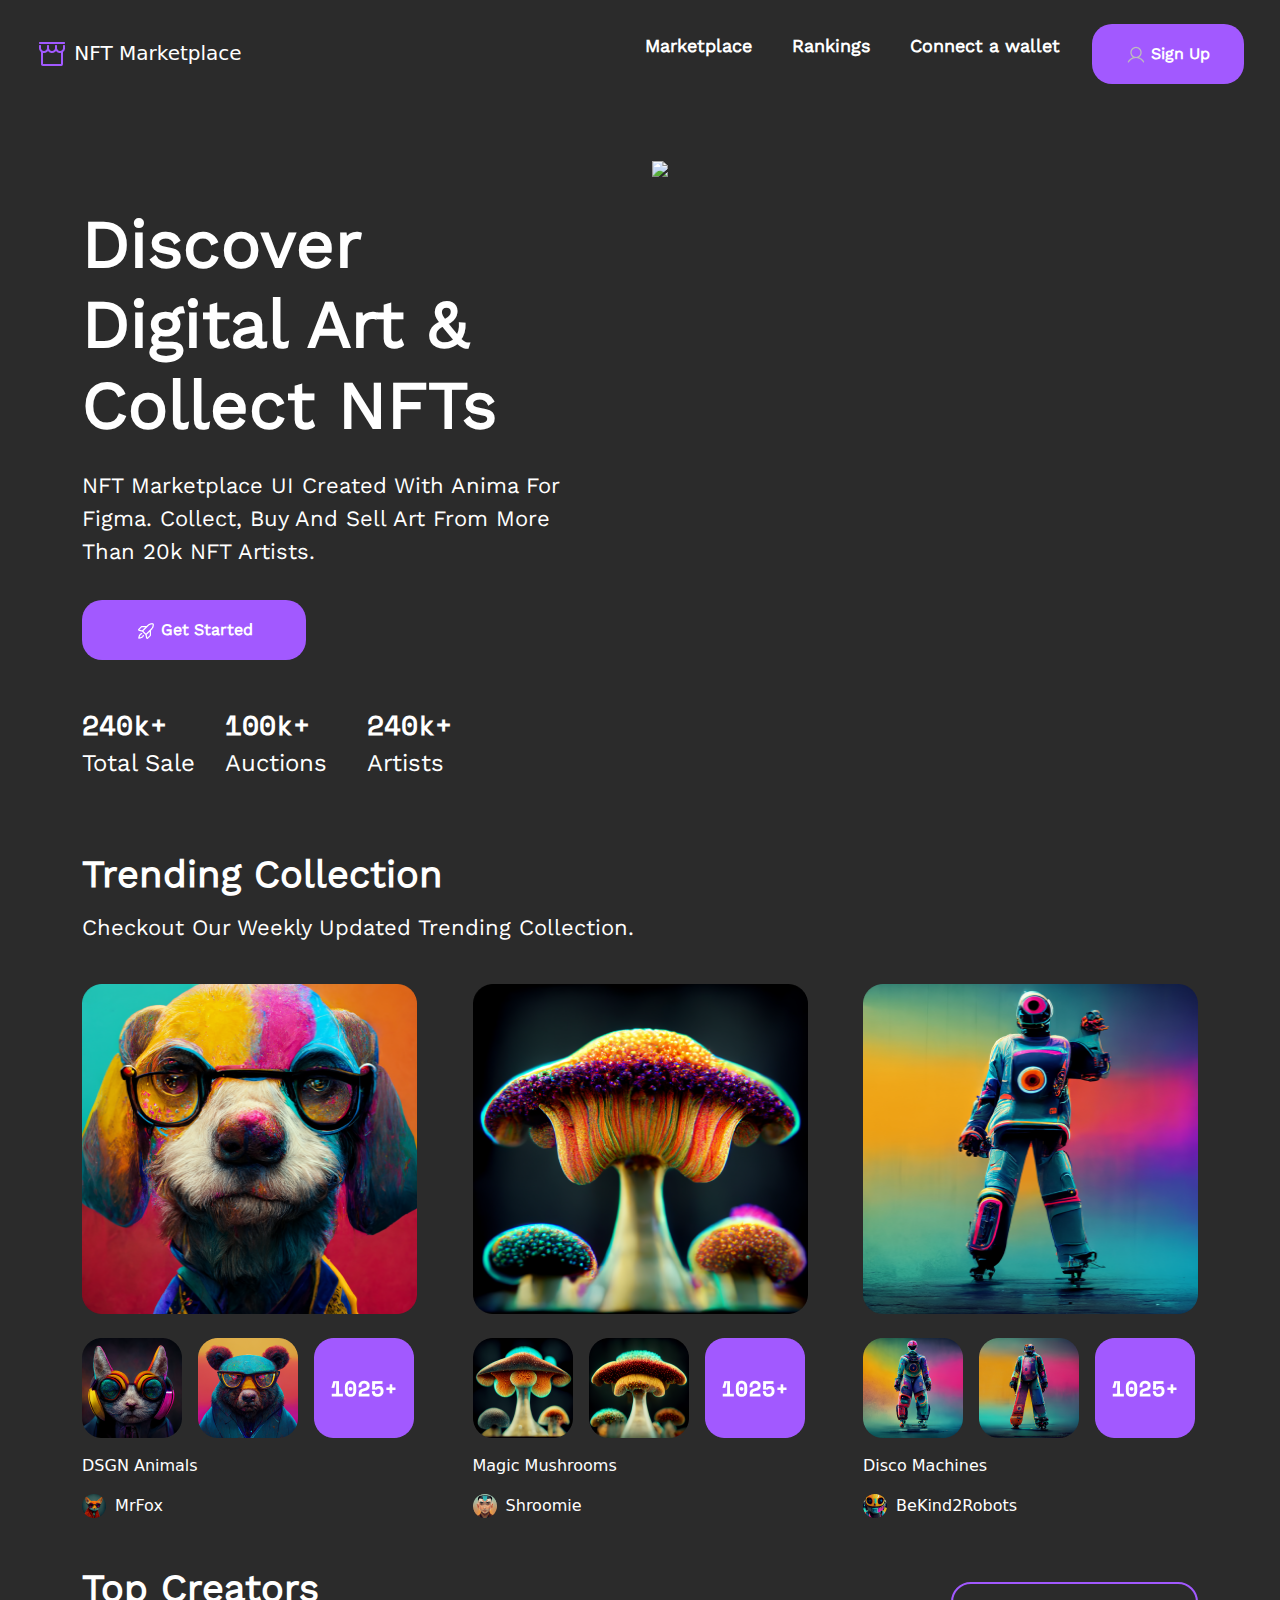
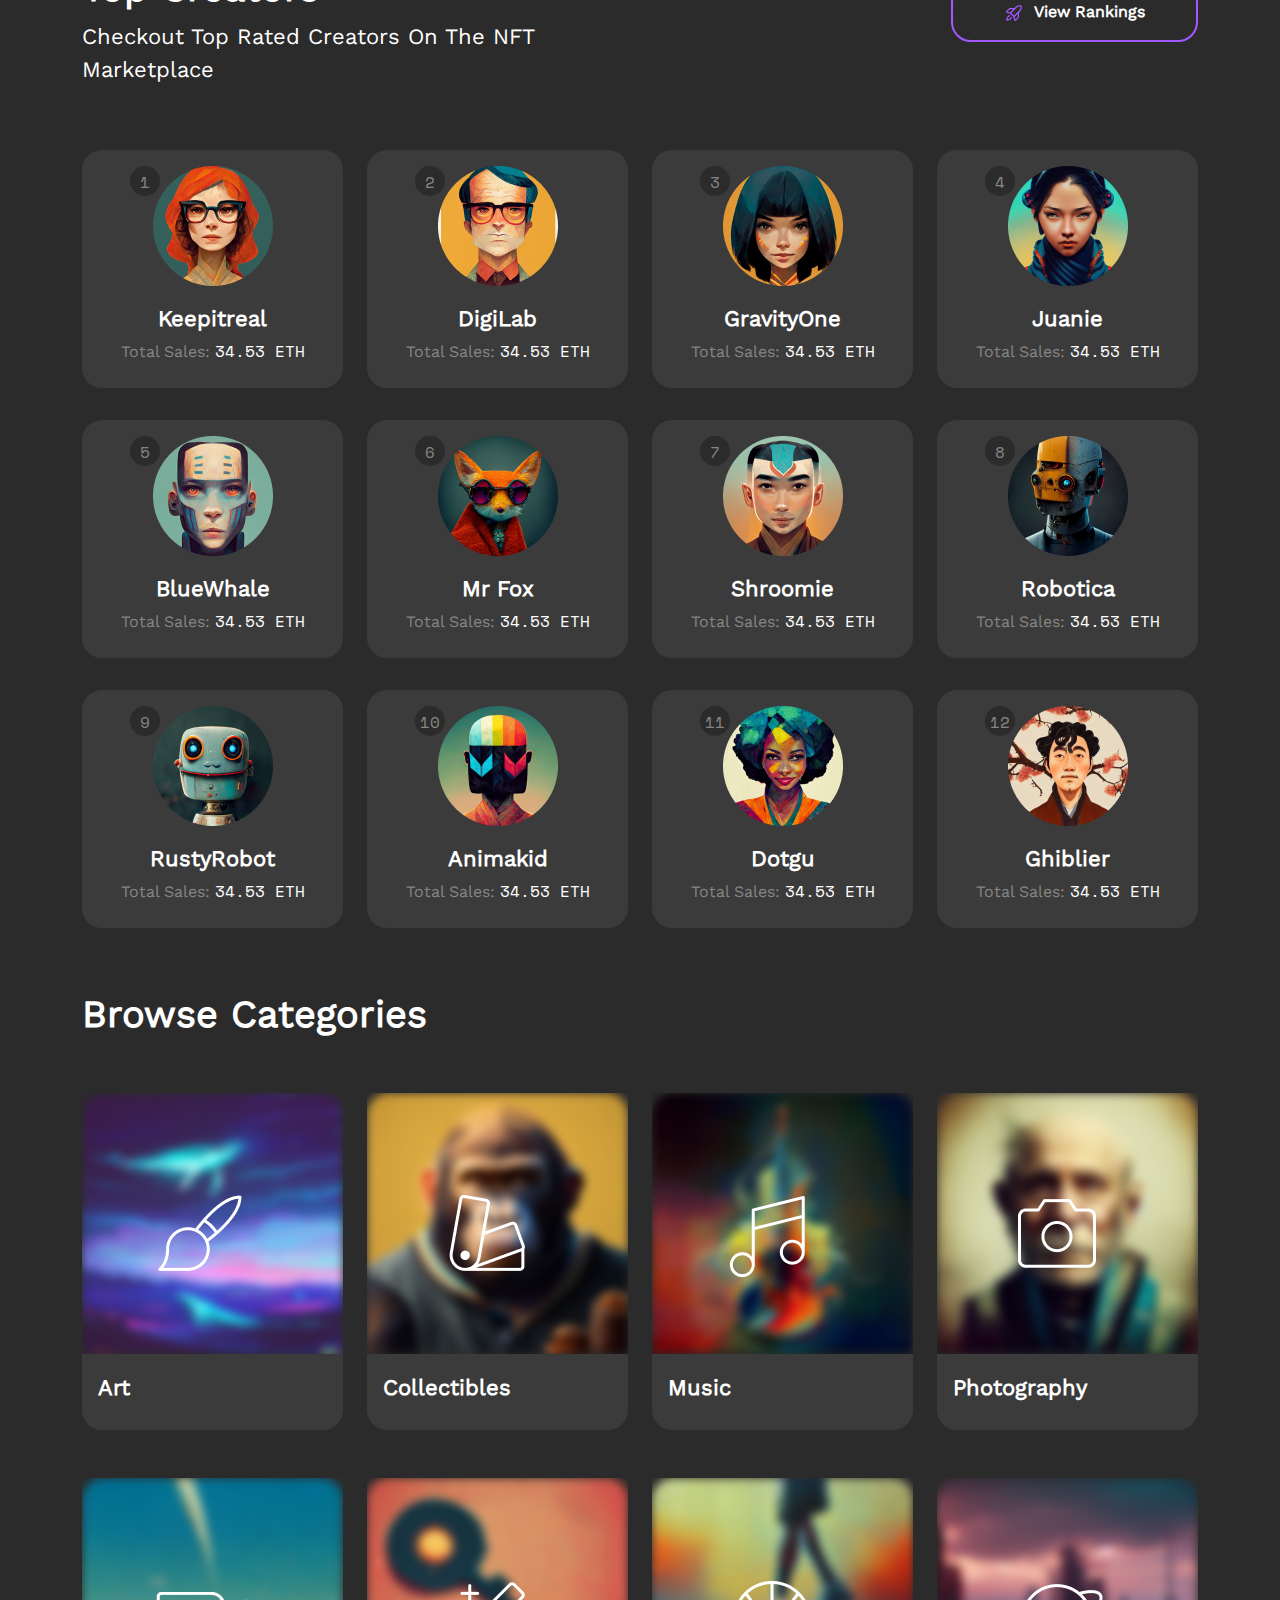
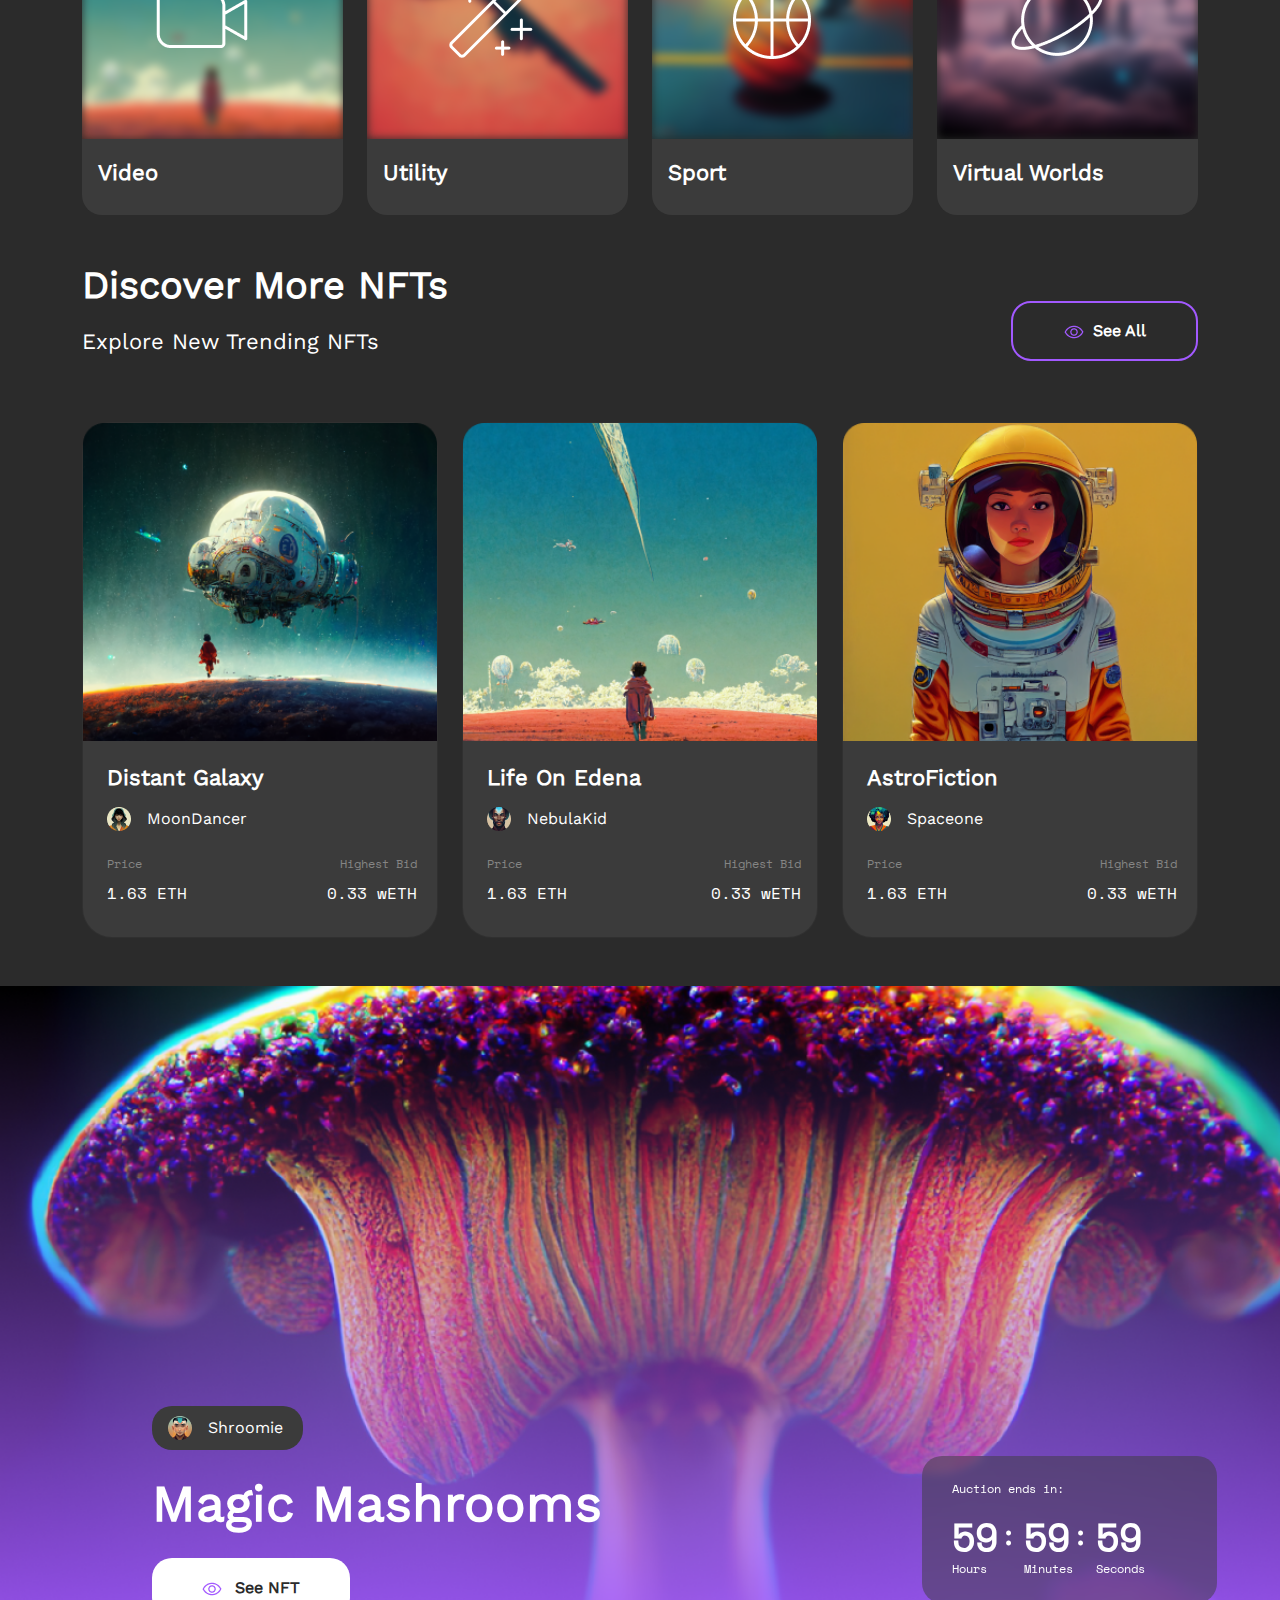
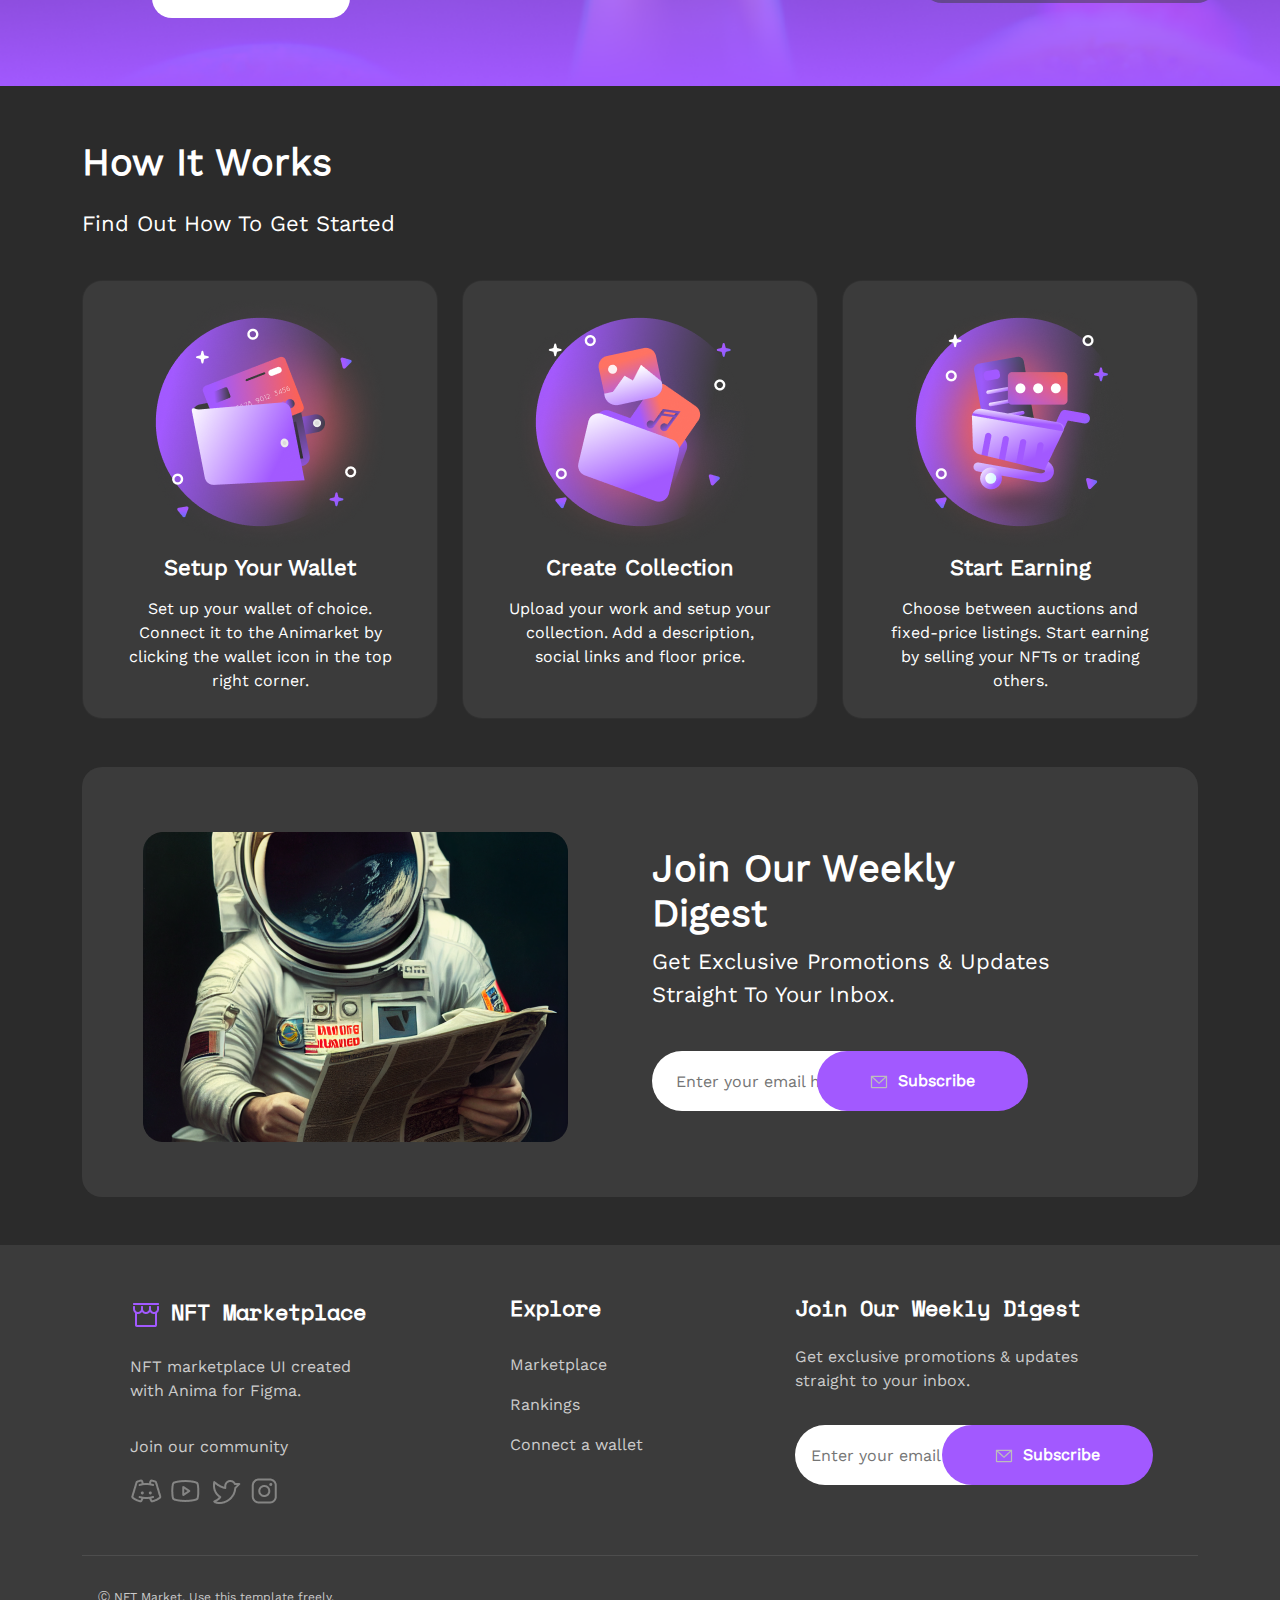
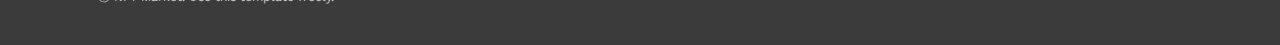
==== index.html @ 3dd36c52 "Add files via upload" ====
<!DOCTYPE html>
<html lang="en">
<head>
    <meta charset="UTF-8">
    <meta name="viewport" content="width=device-width, initial-scale=1.0">
    <title>NFT home page</title>
    <link rel="stylesheet" href="style.css">
    <link href="https://cdn.jsdelivr.net/npm/bootstrap@5.3.0/dist/css/bootstrap.min.css" rel="stylesheet">
    <script src="https://cdn.jsdelivr.net/npm/bootstrap@5.3.0/dist/js/bootstrap.bundle.min.js"></script>
    <link rel="stylesheet" href="https://cdnjs.cloudflare.com/ajax/libs/font-awesome/4.7.0/css/font-awesome.min.css">
</head>

<body>
    <nav class="navbar navbar-expand-lg navbar-dark p-4">
        <div class="container-fluid">
            <a class="navbar-brand text-white" href="#">
                <img src="Storefront.png">
                NFT Marketplace
            </a>
            <button class="navbar-toggler" type="button" data-bs-toggle="collapse" data-bs-target="#nav1">
                <span class="navbar-toggler-icon"></span>
            </button>
    
            <div class="collapse navbar-collapse" id="nav1">
                <ul class="navbar-nav ms-auto gap-4">
                    <li class="nav-item">
                        <a href="#" class="nav-link marketplace text-white">
                            Marketplace
                        </a>
                    </li>
                    <li class="nav-item">
                        <a href="#" class="nav-link text-white">
                            Rankings
                        </a>
                    </li>
                    <li class="nav-item">
                        <a href="#" class="nav-link text-white">
                            Connect a wallet
                        </a>
                    </li>
    
                    <a href="https://vercel.com/salomemgh/nft-sign-up-page">
                        <button type="button" class="button_navigation gap-2">
                            <img src="User.png" style="background: none;">
                            Sign Up
                        </button>
                    </a>
                </ul>
            </div>
        </div>
    </nav>
<!--desktop1-->
    <div class="container d-none d-md-block">
        <div class="row pt-5">
            <div class="col-md-6 mt-5">
                <div class="row">
                    <div class="col-md-12">
                        <h1 class="h1_discover">Discover<br>
                            digital art &<br> Collect NFTs
                        </h1>
                    </div>
                </div>

                <div class="row mt-3">
                    <div class="col-md-12">
                        <p class="p_marketplace">
                            NFT marketplace UI created with Anima for<br>
                            Figma. Collect, buy and sell art from more<br>
                            than 20k NFT artists.
                        </p>
                    </div>
                </div>
                
                <div class="row mt-3">
                    <div class="col-md-3">
                        <button type="button" class="button_rocket">
                            <img src="RocketLaunch.png">
                            Get Started
                        </button>
                    </div>
                </div>

                <div class="row mt-5">
                    <div class="col-md-3">
                        <h4 class="h4_digit mb-1">240k+ </h4>
                        <p class="paragraph1">Total Sale</p>
                    </div>
                    <div class="col-md-3">
                        <h4 class="h4_digit mb-1">100k+ </h4>
                        <p class="paragraph1">Auctions</p>
                    </div>
                    <div class="col-md-3">
                        <h4 class="h4_digit mb-1">240k+ </h4>
                        <p class="paragraph1">Artists</p>
                    </div>
                </div>
            </div>

            <div class="col-md-6">
                <div class="w-100">
                    <img src="avatar.gif" class="w-100">
                </div>
            </div> 
        </div>
    </div>

<!--Mobile1-->
    <div class="container d-md-none d-block">

        <div class="row ms-4">
            <div class="col-12">
                <h1 class="h1_discover_mobile">
                    Discover digital art &<br> Collect NFTs
                </h1>
            </div>
        </div>

        <div class="row mt-2 ms-4">
            <div class="col-12">
                <p class="p_marketplace_mobile">
                    NFT marketplace UI created with Anima for<br>
                    Figma. Collect, buy and sell art from more<br>
                    than 20k NFT artists.
                </p>
            </div>
        </div>

        <div class="row mt-3">
            <div class="col-12 d-flex justify-content-center">
                <img src="Highlighted NFT.png" width="290" height="310">
            </div>
        </div>

        <div class="row mt-5">
            <div class="col-12 d-flex justify-content-center d-grid">
                <button type="button" class="button_rocket_mobile">
                    <img src="RocketLaunch.png">
                    Get Started
                </button>
            </div>
        </div>

        <div class="row mt-5 justify-content-center gap-3 mb-5">
            <div class="col-3">
                <h4 class="h4_digit_mobile mb-1">240k+ </h4>
                <p class="paragraph1_mobile">Total Sale</p>
            </div>
            <div class="col-3">
                <h4 class="h4_digit_mobile mb-1">100k+ </h4>
                <p class="paragraph1_mobile">Auctions</p>
            </div>
            <div class="col-3">
                <h4 class="h4_digit_mobile mb-1">240k+ </h4>
                <p class="paragraph1_mobile">Artists</p>
            </div>
        </div>
    </div>

<!--desktop2-->
    <div class="container d-none d-md-block">

            <div class="row mt-5">
                <div class="col-md-12">
                    <p class="paragraph_trending text-white mb-2">Trending Collection</p>
                </div>
            </div>

            <div class="row">
                <div class="col-md-12">
                    <p class="p_checkout text-white">Checkout our weekly updated trending collection.</p>
                </div>
            </div>

        <div class="row mt-4">

            <div class="col-md-4">
                <div>
                    <div>
                        <img src="Primary Photo Placeholder.png" width="335" height="330">
                    </div>
                    <div class="d-flex gap-3 mt-4">
                        <img src="Secondary Photo Placeholder.png">
                        <img src="Secondary Photo Placeholder (1).png">
                        <img src="Number of additional NFTs.png">
                    </div>
                    <div>
                        <p class="text-white pt-3">DSGN Animals</p>
                        <img src="Avatar.png">
                        <span class="ps-1 text-white">MrFox</span>
                    </div>
                </div>
            </div>

            <div class="col-md-4 d-flex justify-content-center">
                <div>
                    <div>
                        <img src="Primary Photo Placeholder1.png" width="335" height="330">
                    </div>
                    <div class="d-flex gap-3 mt-4">
                        <img src="Secondary Photo Placeholder2.png">
                        <img src="Secondary Photo Placeholder 3.png">
                        <img src="Number of additional NFTs.png">
                    </div>
                    <div>
                        <p class="text-white pt-3">Magic Mushrooms</p>
                        <img src="Asset 12 2 (1).png">
                        <span class="ps-1 text-white">Shroomie</span>
                    </div>
                </div>
            </div>

            <div class="col-md-4 d-flex justify-content-end">
                <div>
                    <div>
                        <img src="Primary Photo Placeholder 4.png" width="335" height="330">
                    </div>
                    <div class="d-flex gap-3 mt-4">
                        <img src="Secondary Photo Placeholder5.png">
                        <img src="Secondary Photo Placeholder 6.png">
                        <img src="Number of additional NFTs.png">
                    </div>
                    <div>
                        <p class="text-white pt-3">Disco Machines</p>
                        <img src="Asset 12 2.png">
                        <span class="ps-1 text-white">BeKind2Robots</span>
                    </div>
                </div>
            </div>

        </div>
    </div>

<!--mobile2-->

    <div class="container d-md-none d-block">

        <div class="row ms-2">
            <div class="col-12">
                <p class="paragraph_trending_mobile text-white mb-2">Trending Collection</p>
            </div>
        </div>

        <div class="row ms-2">
            <div class="col-12">
                <p class="p_checkout_mobile text-white">Checkout our weekly updated trending collection.</p>
            </div>
        </div>

    <div class="row">

        <div class="col-12 gy-3 d-flex justify-content-center">
            <div>
                <div>
                    <img src="Primary Photo Placeholder_mob.png">
                </div>
                <div class="d-flex gap-3 mt-4">
                    <img src="Secondary Photo Placeholder_mob.png">
                    <img src="Secondary Photo Placeholder_bear_mob.png">
                    <img src="Number of additional NFTs_mob.png">
                </div>
                <div>
                    <p class="text-white pt-3">DSGN Animals</p>
                    <img src="Avatar.png">
                    <span class="ps-1 text-white">MrFox</span>
                </div>
            </div>
        </div>
    </div>
</div>

<!--desktop3-->

    <div class="container mt-5 d-md-block d-none">

        <div class="row">
            <div class="col-md-6">
                <h4 class="h4_creators">Top creators</h4>
                <p class="p_checkout">Checkout Top Rated Creators on the NFT Marketplace</p>
            </div>
            <div class="col-md-6 d-flex justify-content-end">
                <button type="button" class="button_purple mt-3">
                    <img src="RocketLaunch-purple.png">
                    <span class="span_view ps-1">View Rankings</span>
                </button>
            </div>
        </div>

        <div class="row mt-5">
            <div class="col-md-3">
                <div class="card-body cb_1 pt-3 position-relative">
                    <div class="number_circle position-absolute ms-5">
                        <p class="p_number pt-1">1</p>
                    </div>
                    <div class="d-flex justify-content-center">
                        <img src="Asset1.png">
                    </div>
                    <p class="card_title text-center pt-3 mb-1">Keepitreal</p>
                    <p class="text-center p_total pb-4">
                        Total Sales:
                        <span class="span_eth">34.53 ETH</span>
                    </p>
                </div>
            </div>

            <div class="col-md-3">
                <div class="card-body cb_1 pt-3 position-relative">
                    <div class="number_circle position-absolute ms-5">
                        <p class="p_number pt-1">2</p>
                    </div>
                    <div class="d-flex justify-content-center">
                        <img src="aset2.png">
                    </div>
                    <p class="card_title text-center pt-3 mb-1">DigiLab</p>
                    <p class="text-center p_total pb-4">
                        Total Sales:
                        <span class="span_eth">34.53 ETH</span>
                    </p>
                </div>
            </div>

            <div class="col-md-3">
                <div class="card-body cb_1 pt-3 position-relative">
                    <div class="number_circle position-absolute ms-5">
                        <p class="p_number pt-1">3</p>
                    </div>
                    <div class="d-flex justify-content-center">
                        <img src="./aset3.png">
                    </div>
                    <p class="card_title text-center pt-3 mb-1">GravityOne</p>
                    <p class="text-center p_total pb-4">
                        Total Sales:
                        <span class="span_eth">34.53 ETH</span>
                    </p>
                </div>
            </div>

            <div class="col-md-3">
                <div class="card-body cb_1 pt-3 position-relative">
                    <div class="number_circle position-absolute ms-5">
                        <p class="p_number pt-1">4</p>
                    </div>
                    <div class="d-flex justify-content-center">
                        <img src="./aset4.png">
                    </div>
                    <p class="card_title text-center pt-3 mb-1">Juanie</p>
                    <p class="text-center p_total pb-4">
                        Total Sales:
                        <span class="span_eth">34.53 ETH</span>
                    </p>
                </div>
            </div>
        </div>

        <div class="row mt-3">
            <div class="col-md-3">
                <div class="card-body cb_1 pt-3 position-relative">
                    <div class="number_circle position-absolute ms-5">
                        <p class="p_number pt-1">5</p>
                    </div>
                    <div class="d-flex justify-content-center">
                        <img src="asset5.png">
                    </div>
                    <p class="card_title text-center pt-3 mb-1">BlueWhale</p>
                    <p class="text-center p_total pb-4">
                        Total Sales:
                        <span class="span_eth">34.53 ETH</span>
                    </p>
                </div>
            </div>

            <div class="col-md-3">
                <div class="card-body cb_1 pt-3 position-relative">
                    <div class="number_circle position-absolute ms-5">
                        <p class="p_number pt-1">6</p>
                    </div>
                    <div class="d-flex justify-content-center">
                        <img src="asset6.png">
                    </div>
                    <p class="card_title text-center pt-3 mb-1">mr fox</p>
                    <p class="text-center p_total pb-4">
                        Total Sales:
                        <span class="span_eth">34.53 ETH</span>
                    </p>
                </div>
            </div>

            <div class="col-md-3">
                <div class="card-body cb_1 pt-3 position-relative">
                    <div class="number_circle position-absolute ms-5">
                        <p class="p_number pt-1">7</p>
                    </div>
                    <div class="d-flex justify-content-center">
                        <img src="asset7.png">
                    </div>
                    <p class="card_title text-center pt-3 mb-1">Shroomie</p>
                    <p class="text-center p_total pb-4">
                        Total Sales:
                        <span class="span_eth">34.53 ETH</span>
                    </p>
                </div>
            </div>

            <div class="col-md-3">
                <div class="card-body cb_1 pt-3 position-relative">
                    <div class="number_circle position-absolute ms-5">
                        <p class="p_number pt-1">8</p>
                    </div>
                    <div class="d-flex justify-content-center">
                        <img src="asset8.png">
                    </div>
                    <p class="card_title text-center pt-3 mb-1">robotica</p>
                    <p class="text-center p_total pb-4">
                        Total Sales:
                        <span class="span_eth">34.53 ETH</span>
                    </p>
                </div>
            </div>
        </div>

        <div class="row mt-3">
            <div class="col-md-3">
                <div class="card-body cb_1 pt-3 position-relative">
                    <div class="number_circle position-absolute ms-5">
                        <p class="p_number pt-1">9</p>
                    </div>
                    <div class="d-flex justify-content-center">
                        <img src="asset9.png">
                    </div>
                    <p class="card_title text-center pt-3 mb-1">RustyRobot</p>
                    <p class="text-center p_total pb-4">
                        Total Sales:
                        <span class="span_eth">34.53 ETH</span>
                    </p>
                </div>
            </div>

            <div class="col-md-3">
                <div class="card-body cb_1 pt-3 position-relative">
                    <div class="number_circle position-absolute ms-5">
                        <p class="p_number pt-1">10</p>
                    </div>
                    <div class="d-flex justify-content-center">
                        <img src="asset10.png">
                    </div>
                    <p class="card_title text-center pt-3 mb-1">animakid</p>
                    <p class="text-center p_total pb-4">
                        Total Sales:
                        <span class="span_eth">34.53 ETH</span>
                    </p>
                </div>
            </div>

            <div class="col-md-3">
                <div class="card-body cb_1 pt-3 position-relative">
                    <div class="number_circle position-absolute ms-5">
                        <p class="p_number pt-1">11</p>
                    </div>
                    <div class="d-flex justify-content-center">
                        <img src="asset11.png">
                    </div>
                    <p class="card_title text-center pt-3 mb-1">Dotgu</p>
                    <p class="text-center p_total pb-4">
                        Total Sales:
                        <span class="span_eth">34.53 ETH</span>
                    </p>
                </div>
            </div>

            <div class="col-md-3">
                <div class="card-body cb_1 pt-3 position-relative">
                    <div class="number_circle position-absolute ms-5">
                        <p class="p_number pt-1">12</p>
                    </div>
                    <div class="d-flex justify-content-center">
                        <img src="asset12.png">
                    </div>
                    <p class="card_title text-center pt-3 mb-1">Ghiblier</p>
                    <p class="text-center p_total pb-4">
                        Total Sales:
                        <span class="span_eth">34.53 ETH</span>
                    </p>
                </div>
            </div>
        </div>

    </div>

<!--mobile3-->
    <div class="container-fluid d-md-none d-block">

        <div class="row mt-5">
            <div class="col-12">
                <h4 class="h4_creators_mobile ms-3">Top creators</h4>
                <p class="p_checkout_mobile ms-3">Checkout Top Rated Creators on the NFT Marketplace</p>
            </div>
        </div>

        <div class="row justify-content-center mt-4">
            <div class="col-11">
                <div class="card-body cb_mobile">

                    <div class="row">
                        <div class="col-3 pt-3 ps-4">
                            <img src="Group 1.png" width="60" height="60">
                        </div>

                        <div class="col-9">
                            <div class="row">
                                <div class="col-12">
                                    <p class="card_title pt-3 mb-1">Keepitreal</p>
                                </div>
                            </div>
                            <div class="row">
                                <div class="col-12">
                                    <p class=" p_total">
                                        Total Sales:
                                        <span class="span_eth">34.53 ETH</span>
                                    </p>
                                </div>
                            </div>
                        </div>
                    </div>     
                </div>
            </div>
        </div>

        <div class="row mt-4 justify-content-center">
            <div class="col-11">
                <div class="card-body cb_mobile">

                    <div class="row">
                        <div class="col-3 pt-3 ps-4">
                            <img src="Group 2.png" width="60" height="60">
                        </div>

                        <div class="col-9">
                            <div class="row">
                                <div class="col-12">
                                    <p class="card_title pt-3 mb-1">DigiLab</p>
                                </div>
                            </div>
                            <div class="row">
                                <div class="col-12">
                                    <p class=" p_total">
                                        Total Sales:
                                        <span class="span_eth">32.13 ETH</span>
                                    </p>
                                </div>
                            </div>
                        </div>
                    </div>          
                </div>
            </div>
        </div>

        <div class="row mt-4 justify-content-center">
            <div class="col-11">
                <div class="card-body cb_mobile">

                    <div class="row">
                        <div class="col-3 pt-3 ps-4">
                            <img src="Group 3.png" width="60" height="60">
                        </div>

                        <div class="col-9">
                            <div class="row">
                                <div class="col-12">
                                    <p class="card_title pt-3 mb-1">GravityOne</p>
                                </div>
                            </div>
                            <div class="row">
                                <div class="col-12">
                                    <p class=" p_total">
                                        Total Sales:
                                        <span class="span_eth">28.93 ETH</span>
                                    </p>
                                </div>
                            </div>
                        </div>
                    </div>         
                </div>
            </div>
        </div>

        <div class="row mt-4 justify-content-center">
            <div class="col-11">
                <div class="card-body cb_mobile">

                    <div class="row">
                        <div class="col-3 pt-3 ps-4">
                            <img src="Group 4.png" width="60" height="60">
                        </div>

                        <div class="col-9">
                            <div class="row">
                                <div class="col-12">
                                    <p class="card_title pt-3 mb-1">Juanie</p>
                                </div>
                            </div>
                            <div class="row">
                                <div class="col-12">
                                    <p class=" p_total">
                                        Total Sales:
                                        <span class="span_eth">25.30 ETH</span>
                                    </p>
                                </div>
                            </div>
                        </div>
                    </div>
                </div>
            </div>
        </div>

        <div class="row mt-4 justify-content-center">
            <div class="col-11">
                <div class="card-body cb_mobile">
                    <div class="row">
                        <div class="col-3 pt-3 ps-4">
                            <img src="Group 5.png" width="60" height="60">
                        </div>

                        <div class="col-9">
                            <div class="row">
                                <div class="col-12">
                                    <p class="card_title pt-3 mb-1">BlueWhale</p>
                                </div>
                            </div>
                            <div class="row">
                                <div class="col-12">
                                    <p class=" p_total">
                                        Total Sales:
                                        <span class="span_eth">22.22 ETH</span>
                                    </p>
                                </div>
                            </div>
                        </div>
                    </div>
                </div>
            </div>
        </div>
        
        <div class="row mt-4 justify-content-center">
            <div class="col-11">
                <button type="button" class="button_purple mt-3 w-100">
                        <img src="RocketLaunch-purple.png">
                        <span class="span_view ps-2">View Rankings</span>
                </button>
            </div>
        </div>

    </div>

<!--Desktop4-->

    <div class="container d-none d-md-block">

        <div class="row mt-5">
            <div class="col-md-12">
                <h3 class="h3_browse">Browse Categories</h3>
            </div>
        </div>

        <div class="row mt-5">

            <div class="col-md-3">
                <div class="w-100 position-relative" style="overflow: hidden !important;">
                    <div class="w-100">
                        <img src="Image Placeholder1.png" class="w-100" style="filter: blur(5px);">
                    </div>
                    <img src="PaintBrush.png" alt="icon-photo-N1" class="img_placeholder position-absolute z-3">
                </div>
                <div class="card-body card_placeholder d-flex align-items-center ps-3">
                    <h5 class="h5_description">Art</h5>
                </div>
            </div>

            <div class="col-md-3">
                <div class="w-100 position-relative" style="overflow: hidden !important;">
                    <div class="w-100">
                        <img src="Image Placeholder2.png" class="w-100" style="filter: blur(5px);">
                    </div>
                    <img src="Swatches.png" alt="icon-photo-N2" class="img_placeholder position-absolute z-3">
                </div>
                <div class="card-body card_placeholder d-flex align-items-center ps-3">
                    <h5 class="h5_description">Collectibles</h5>
                </div>
            </div>

            <div class="col-md-3">
                <div class="w-100 position-relative" style="overflow: hidden !important;">
                    <div class="w-100">
                        <img src="Image Placeholder3.png" class="w-100" style="filter: blur(5px);">
                    </div>
                    <img src="MusicNotes.png" alt="icon-photo-N3" class="img_placeholder position-absolute z-3">
                </div>
                <div class="card-body card_placeholder d-flex align-items-center ps-3">
                    <h5 class="h5_description">Music</h5>
                </div>
            </div>

            <div class="col-md-3">
                <div class="w-100 position-relative" style="overflow: hidden !important;">
                    <div class="w-100">
                        <img src="Image Placeholder4.png" class="w-100" style="filter: blur(5px);">
                    </div>
                    <img src="Camera.png" alt="icon-photo-N4" class="img_placeholder position-absolute z-3">
                </div>
                <div class="card-body card_placeholder d-flex align-items-center ps-3">
                    <h5 class="h5_description">Photography</h5>
                </div>
            </div>
        </div>


        <div class="row mt-5">

            <div class="col-md-3">
                <div class="w-100 position-relative" style="overflow: hidden !important;">
                    <div class="w-100">
                        <img src="Image Placeholder5.png" class="w-100" style="filter: blur(5px);">
                    </div>
                    <img src="VideoCamera.png" alt="icon-photo-N5" class="img_placeholder position-absolute z-3">
                </div>
                <div class="card-body card_placeholder d-flex align-items-center ps-3">
                    <h5 class="h5_description">Video</h5>
                </div>
            </div>

            <div class="col-md-3">
                <div class="w-100 position-relative" style="overflow: hidden !important;">
                    <div class="w-100">
                        <img src="Image Placeholder6.png" class="w-100" style="filter: blur(5px);">
                    </div>
                    <img src="MagicWand.png" alt="icon-photo-N6" class="img_placeholder position-absolute z-3">
                </div>
                <div class="card-body card_placeholder d-flex align-items-center ps-3">
                    <h5 class="h5_description">Utility</h5>
                </div>
            </div>

            <div class="col-md-3">
                <div class="w-100 position-relative" style="overflow: hidden !important;">
                    <div class="w-100">
                        <img src="bask1.png" class="w-100" style="filter: blur(5px);">
                    </div>
                    <img src="Basketball.png" alt="icon-photo-N6" class="img_placeholder position-absolute z-3">
                </div>
                <div class="card-body card_placeholder d-flex align-items-center ps-3">
                    <h5 class="h5_description">Sport</h5>
                </div>
            </div>

            <div class="col-md-3">
                <div class="w-100 position-relative" style="overflow: hidden !important;">
                    <div class="w-100">
                        <img src="Image Placeholder8.png" class="w-100" style="filter: blur(5px);">
                    </div>
                    <img src="Planet.png" alt="icon-photo-N6" class="img_placeholder position-absolute z-3">
                </div>
                <div class="card-body card_placeholder d-flex align-items-center ps-3">
                    <h5 class="h5_description">Virtual Worlds</h5>
                </div>
            </div>
        </div>

    </div>

<!--mobile4-->

    <div class="container d-md-none d-block">

        <div class="row mt-5">
            <div class="col-12">
                <h3 class="h3_browse_mobile">Browse Categories</h3>
            </div>
        </div>

        <div class="row mt-4 justify-content-center">
            <div class="col-5">
                <div class="w-100 position-relative" style="overflow: hidden !important;">
                    <div class="w-100">
                        <img src="Image Placeholder mob.png" class="w-100" style="filter: blur(5px);">
                    </div>
                    <img src="PaintBrush mob.png" alt="icon-photo-N1" class="icon11 position-absolute start-0 top-0">
                </div>
                <div class="card-body card_placeholder_mob d-flex align-items-center ps-3">
                    <h5 class="h5_description_mobile">Art</h5>
                </div>
            </div>
            <div class="col-5">
                <div class="w-100 position-relative" style="overflow: hidden !important;">
                    <div class="w-100">
                        <img src="Image Placeholder (1) mob.png" class="w-100" style="filter: blur(5px);">
                    </div>
                    <img src="Swatches mob.png" alt="icon-photo-N2" class="icon11 position-absolute start-0 top-0">
                </div>
                <div class="card-body card_placeholder_mob d-flex align-items-center ps-3">
                    <h5 class="h5_description_mobile">Collectibles</h5>
                </div>
            </div>
        </div>


        <div class="row mt-4 justify-content-center">
            <div class="col-5">
                <div class="w-100 position-relative" style="overflow: hidden !important;">
                    <div class="w-100">
                        <img src="Image Placeholder (2) mob.png" class="w-100" style="filter: blur(5px);">
                    </div>
                    <img src="MusicNotes mob.png" alt="icon-photo-N3" class="icon11 position-absolute start-0 top-0">
                </div>
                <div class="card-body card_placeholder_mob d-flex align-items-center ps-3">
                    <h5 class="h5_description_mobile">Music</h5>
                </div>
            </div>
            <div class="col-5">
                <div class="w-100 position-relative" style="overflow: hidden !important;">
                    <div class="w-100">
                        <img src="Image Placeholder (3) mob.png" class="w-100" style="filter: blur(5px);">
                    </div>
                    <img src="Camera mob.png" alt="icon-photo-N4" class="icon11 position-absolute start-0 top-0">
                </div>
                <div class="card-body card_placeholder_mob d-flex align-items-center ps-3">
                    <h5 class="h5_description_mobile">Photography</h5>
                </div>
            </div>
        </div>

        
        <div class="row mt-4 justify-content-center">
            <div class="col-5">
                <div class="w-100 position-relative" style="overflow: hidden !important;">
                    <div class="w-100">
                        <img src="Image Placeholder (4) mob.png" class="w-100" style="filter: blur(5px);">
                    </div>
                    <img src="VideoCamera mob.png" alt="icon-photo-N5" class="icon11 position-absolute start-0 top-0">
                </div>
                <div class="card-body card_placeholder_mob d-flex align-items-center ps-3">
                    <h5 class="h5_description_mobile">Video</h5>
                </div>
            </div>
            <div class="col-5">
                <div class="w-100 position-relative" style="overflow: hidden !important;">
                    <div class="w-100">
                        <img src="Image Placeholder (5) mob.png" class="w-100" style="filter: blur(5px);">
                    </div>
                    <img src="MagicWand mob.png" alt="icon-photo-N6" class="icon11 position-absolute start-0 top-0">
                </div>
                <div class="card-body card_placeholder_mob d-flex align-items-center ps-3">
                    <h5 class="h5_description_mobile">Utility</h5>
                </div>
            </div>
        </div>

        <div class="row mt-4 justify-content-center">
            <div class="col-5">
                <div class="w-100 position-relative" style="overflow: hidden !important;">
                    <div class="w-100">
                        <img src="Image Placeholder (6) mob.png" class="w-100" style="filter: blur(5px);">
                    </div>
                    <img src="Basketball mob.png" alt="icon-photo-N6" class="icon11 position-absolute start-0 top-0">
                </div>
                <div class="card-body card_placeholder_mob d-flex align-items-center ps-3">
                    <h5 class="h5_description_mobile">Sport</h5>
                </div>
            </div>
            <div class="col-5">
                <div class="w-100 position-relative" style="overflow: hidden !important;">
                    <div class="w-100">
                        <img src="Image Placeholder (7) mob.png" class="w-100" style="filter: blur(5px);">
                    </div>
                    <img src="Planet mob.png" alt="icon-photo-N6" class="icon11 position-absolute start-0 top-0">
                </div>
                <div class="card-body card_placeholder_mob d-flex align-items-center ps-3">
                    <h5 class="h5_description_mobile">Virtual Worlds</h5>
                </div>
            </div>
        </div>
        
    </div>

<!--desktop5-->

    <div class="container mb-5 d-none d-md-block">

        <div class="row mt-5">
            <div class="col-md-6">
                <h3 class="h3_discover">Discover More NFTs</h3>
                <p class="p_explore pt-2">Explore new trending NFTs</p>
            </div>
            <div class="col-md-6 d-flex justify-content-end align-items-center">
                <button type="button" class="button_eye mt-4">
                    <img src="Eye.png" alt="eye_icon">
                    <span class="ps-1">See All</span>
                </button>
            </div>
        </div>

        <div class="row mt-5">

            <div class="col-md-4">
                <div class="card card_1">
                    <img src="e1.png">
                    <div class="card-body ps-4">
                        <h4 class="card-title title2 pt-2">Distant Galaxy</h4>
                        <div class="d-flex gap-3 mt-3">
                            <img src="Avatar1.png">
                            <p class="card-text card_text">MoonDancer</p>
                        </div>
                        
                        <div class="row">
                            <div class="col-md-6">
                                <div>
                                    <p class="mb-2 pt-4 card_price">Price</p>
                                    <p class="price_e">1.63 ETH</p>
                                </div>
                            </div>
    
                            <div class="col-md-6 text-end pe-3">
                                <div>
                                    <p class="mb-2 pt-4 card_price">Highest Bid</p>
                                    <p class="price_e">0.33 wETH</p>
                                </div>
                            </div>
                        </div>

                    </div>
                </div>
            </div>

            <div class="col-md-4">
                <div class="card card_1">
                    <img src="e2.png">
                    <div class="card-body ps-4">
                        <h4 class="card-title title2 pt-2">Life On Edena</h4>
                        <div class="d-flex gap-3 mt-3">
                            <img src="Avatar2.png">
                            <p class="card-text card_text">NebulaKid</p>
                        </div>
                        
                        <div class="row">
                            <div class="col-md-6">
                                <div>
                                    <p class="mb-2 pt-4 card_price">Price</p>
                                    <p class="price_e">1.63 ETH</p>
                                </div>
                            </div>
    
                            <div class="col-md-6 text-end">
                                <div>
                                    <p class="mb-2 pt-4 card_price">Highest Bid</p>
                                    <p class="price_e">0.33 wETH</p>
                                </div>
                            </div>
                        </div>
                        
                    </div>
                </div>
            </div>


            <div class="col-md-4">
                <div class="card card_1">
                    <img src="e3.png">
                    <div class="card-body ps-4">
                        <h4 class="card-title title2 pt-2">AstroFiction</h4>
                        <div class="d-flex gap-3 mt-3">
                            <img src="Avatar3.png">
                            <p class="card-text card_text">Spaceone</p>
                        </div>
                        
                        <div class="row">
                            <div class="col-md-6">
                                <div>
                                    <p class="mb-2 pt-4 card_price">Price</p>
                                    <p class="price_e">1.63 ETH</p>
                                </div>
                            </div>
    
                            <div class="col-md-6 text-end pe-3">
                                <div>
                                    <p class="mb-2 pt-4 card_price">Highest Bid</p>
                                    <p class="price_e">0.33 wETH</p>
                                </div>
                            </div>
                        </div>
                        
                    </div>
                </div>
            </div>

        </div>
    </div>

<!--Mobile5-->

    <div class="container d-md-none d-block">

        <div class="row mt-5 ps-4">
            <div class="col-12">
                <h3 class="h3_discover_mobile">Discover More NFTs</h3>
            </div>
        </div>
        <div class="row ps-4">
            <div class="col-12">
                <p class="p_explore_mobile pt-2">Explore new trending NFTs</p>
            </div>
        </div>

        <div class="row justify-content-center mb-4">
            <div class="col-11">
                <div class="card card_1">
                    <img src="e1_mob.png">
                    <div class="card-body ps-3">
                        <h4 class="card-title title2 pt-2">Distant Galaxy</h4>
                        <div class="d-flex gap-3 mt-3">
                            <img src="Avatar1.png">
                            <p class="card-text card_text">MoonDancer</p>
                        </div>
                        
                        <div class="row justify-content-between align-items-end">
                            <div class="col-4">
                                <div>
                                    <p class="mb-2 pt-4 card_price">Price</p>
                                    <p class="price_e_mobile">1.63 ETH</p>
                                </div>
                            </div>
    
                            <div class="col-6 mb-0 text-end">
                                <div>
                                    <p class="mb-2 pt-4 card_price">Highest Bid</p>
                                    <p class="price_e_mobile">0.33 wETH</p>
                                </div>
                            </div>
                        </div>

                    </div>
                </div>
            </div>
        </div>

        <div class="row justify-content-center mb-4">
            <div class="col-11">
                <div class="card card_1">
                    <img src="e2_mob.png">
                    <div class="card-body ps-3">
                        <h4 class="card-title title2 pt-2">Life on Edena</h4>
                        <div class="d-flex gap-3 mt-3">
                            <img src="Avatar2.png">
                            <p class="card-text card_text">NebulaKid</p>
                        </div>
                        
                        <div class="row justify-content-between align-items-end">
                            <div class="col-4">
                                <div>
                                    <p class="mb-2 pt-4 card_price">Price</p>
                                    <p class="price_e_mobile">1.63 ETH</p>
                                </div>
                            </div>
    
                            <div class="col-6 mb-0 text-end">
                                <div>
                                    <p class="mb-2 pt-4 card_price">Highest Bid</p>
                                    <p class="price_e_mobile">0.33 wETH</p>
                                </div>
                            </div>
                        </div>

                    </div>
                </div>
            </div>
        </div>

        <div class="row justify-content-center mb-4">
            <div class="col-11">
                <div class="card card_1">
                    <img src="e3_mob.png">
                    <div class="card-body ps-3">
                        <h4 class="card-title title2 pt-2">AstroFiction</h4>
                        <div class="d-flex gap-3 mt-3">
                            <img src="Avatar3.png">
                            <p class="card-text card_text">Spaceone</p>
                        </div>
                        
                        <div class="row justify-content-between align-items-end">
                            <div class="col-4">
                                <div>
                                    <p class="mb-2 pt-4 card_price">Price</p>
                                    <p class="price_e_mobile">1.63 ETH</p>
                                </div>
                            </div>
    
                            <div class="col-6 mb-0 text-end">
                                <div>
                                    <p class="mb-2 pt-4 card_price">Highest Bid</p>
                                    <p class="price_e_mobile">0.33 wETH</p>
                                </div>
                            </div>
                        </div>

                    </div>
                </div>
            </div>
        </div>

        <div class="row justify-content-center">
            <div class="col-10">
                <button type="button" class="button_eye_mobile mt-4">
                    <img src="Eye.png" alt="eye_icon">
                    <span class="ps-1">See All</span>
                </button>
            </div>
        </div>
        
    </div>

<!--desktop6-->

    <div class="container-fluid d-none d-md-block" 
    style="background-image: url(NFT_Highlight.png); background-size: cover; background-repeat: no-repeat; height: 700px;">
        <div class="row">

            <div class="col-md-6">
                <div class="ellipse d-flex align-items-center">
                    <img src="Asset 12 22.png" class="ms-3">
                    <span class="span_shroomie ps-3">Shroomie</span>
                </div>
                <div class="magic mt-3">
                    <p class="paragraph_magic">Magic Mashrooms</p>
                    
                    <button type="button" class="button_eye2">
                        <img src="Eye.png">
                        <span class="span_nft2 ps-2">See NFT</span>
                    </button>
                </div>
            </div>

            <div class="col-md-6">
                <div class="container_1">
                    <p class="p_auction pt-4">Auction ends in:</p>
                    <div class="row pb-5">
                        <div class="col-md-2">
                            <h3 class="N59 mb-0">59</h3>
                            <p class="p_hms">Hours</p>
                        </div>
                        <div class="col-md-1">
                            <p class="N1">:</p>
                        </div>
                        <div class="col-md-2">
                            <h3 class="N59 mb-0">59</h3>
                            <p class="p_hms">Minutes</p>
                        </div>
                        <div class="col-md-1">
                            <p class="N1">:</p>
                        </div>
                        <div class="col-md-2">
                            <h3 class="N59 mb-0">59</h3>
                            <p class="p_hms">Seconds</p>
                        </div>
                    </div>
                </div>
            </div>

        </div>
    </div>

<!--Mobile6-->
    
    <div class="container-fluid mt-5 d-block d-md-none" 
    style="background-image: url(NFT_Highlight_Mobile.png); background-size: cover; background-repeat: no-repeat; height: 593px;">
        <div class="row">
            <div class="col-12">
                <div class="ellipse_mob d-flex align-items-center">
                    <img src="Asset 12 22.png" class="ms-3">
                    <span class="span_shroomie ps-3">Shroomie</span>
                </div>
                <div class="magic_mobile mt-3">
                    <p class="paragraph_magic_mobile">Magic<br> Mashrooms</p>
                </div>

                <div class="col-10 container_1_mobile">
                    <p class="p_auction pt-4">Auction ends in:</p>
                    <div class="row pb-5 gap-2">
                        <div class="col-2">
                            <h3 class="N59 mb-0">59</h3>
                            <p class="p_hms">Hours</p>
                        </div>
                        <div class="col-1">
                            <p class="N1">:</p>
                        </div>
                        <div class="col-2">
                            <h3 class="N59 mb-0">59</h3>
                            <p class="p_hms">Minutes</p>
                        </div>
                        <div class="col-1">
                            <p class="N1">:</p>
                        </div>
                        <div class="col-2">
                            <h3 class="N59 mb-0">59</h3>
                            <p class="p_hms">Seconds</p>
                        </div>
                    </div>
                </div>

                <div class="col-12 mt-4 d-flex justify-content-center">
                    <button type="button" class="button_eye2_mobile">
                        <img src="Eye.png">
                        <span class="span_nft2 ps-2">See NFT</span>
                    </button>
                </div>
            </div>
        </div>

    </div>

<!--Desktop7-->

    <div class="container d-md-block d-none">

        <div class="row mt-5">
            <div class="col-md-12">
                <p class="p_how">How it works</p>
            </div>
        </div>

        <div class="row">
            <div class="col-md-12">
                <p class="p_find">Find out how to get started</p>
            </div>
        </div>

        <div class="row mt-4">
            <div class="col-md-4">
                <div class="card card_background">
                    <div class="card-body d-inline justify-content-center">
                        <div class="d-flex justify-content-center">
                            <img src="Icon_1.png">
                        </div>
                        <h5 class="card-title card_title_header text-center pt-2 pb-2">
                            Setup Your wallet
                        </h5>
                        <p class="card-text card_text text-center">
                            Set up your wallet of choice.<br>
                            Connect it to the Animarket by<br> 
                            clicking the wallet icon in the top<br>
                            right corner.
                        </p>
                    </div>
                </div>
            </div>
            <div class="col-md-4">
                <div class="card card_background">
                    <div class="card-body d-inline justify-content-center">
                        <div class="d-flex justify-content-center">
                            <img src="./icon_2.png">
                        </div>
                        <h5 class="card-title card_title_header text-center pt-2 pb-2">
                            Create Collection
                        </h5>
                        <p class="card-text card_text text-center">
                            Upload your work and setup your<br>
                            collection. Add a description, <br>
                            social links and floor price.
                        </p>
                    </div>
                </div>
            </div>
            <div class="col-md-4">
                <div class="card card_background">
                    <div class="card-body d-inline justify-content-center">
                        <div class="d-flex justify-content-center">
                            <img src="./icon_3.png">
                        </div>
                        <h5 class="card-title card_title_header text-center pt-2 pb-2">
                            Start Earning
                        </h5>
                        <p class="card-text card_text text-center">
                            Choose between auctions and<br>
                            fixed-price listings. Start earning <br>
                            by selling your NFTs or trading<br> others.
                        </p>
                    </div>
                </div>
            </div>
        </div>

    </div>

<!--mobile7-->

    <div class="container mt-5 d-md-none d-block">

        <div class="row mt-5 ms-2">
            <div class="col-12">
                <p class="p_how_mobile">How it works</p>
            </div>
        </div>

        <div class="row ms-2">
            <div class="col-12">
                <p class="p_find_mobile">Find out how to get started</p>
            </div>
        </div>

        <div class="row justify-content-center mt-5">
            <div class="col-11">
                <div class="card-body crd_bd d-flex align-items-center">
                     <div class="col-5">
                         <img src="Icon1_mobile.png">
                    </div>
                     <div class="col-6">
                         <h5 class="card-title card_title_header_mobile pt-2 pb-3 ps-2">
                            Setup Your wallet
                         </h5>
                        <p class="card-text card_text_mobile ps-2">
                            Set up your wallet of<br> choice.
                            Connect it to the<br> Animarket by
                            clicking<br> the wallet icon in the top<br>
                            right corner.
                        </p>
                    </div>
                </div>
            </div>
        </div>
        <div class="row justify-content-center mt-4">
            <div class="col-11">
                <div class="card-body crd_bd d-flex align-items-center">
                     <div class="col-5">
                         <img src="Icon2_mobile.png">
                    </div>
                     <div class="col-6">
                         <h5 class="card-title card_title_header_mobile pt-2 pb-3 ps-2">
                            Create Collection
                         </h5>
                        <p class="card-text card_text_mobile ps-2">
                            Upload your work and<br>
                            setup your collection. Add <br>
                            a description, social links <br>
                            and floor price.
                        </p>
                    </div>
                </div>
            </div>
        </div>
        <div class="row justify-content-center mt-4">
            <div class="col-11">
                <div class="card-body crd_bd d-flex align-items-center">
                     <div class="col-5">
                         <img src="Icon3_mobile.png">
                    </div>
                     <div class="col-6">
                         <h5 class="card-title card_title_header_mobile pt-2 pb-3 ps-2">
                            Start Earning
                         </h5>
                        <p class="card-text card_text_mobile ps-2">
                            Choose between auctions <br>
                            and fixed-price listings. <br>
                            Start earning by selling <br>
                            your NFTs or trading others.
                        </p>
                    </div>
                </div>
            </div>
        </div>

    </div>

<!--desktop8-->

    <div class="container d-none d-md-block mt-5">
        <div class="cont_grey">
            <div class="row align-items-center">

                <div class="col-md-6 bd-danger d-flex justify-content-center">
                    <img src="Photo.png" alt="cosmonavt_photo" class="cosmonavt">
                </div>

                <div class="col-md-6 mt-5">
                    <h3 class="h3_digest">
                        Join our weekly<br> digest
                    </h3>
                    <p class="p_exclusive">
                        Get exclusive promotions & updates<br> 
                        straight to your inbox.
                    </p>

                    <div class="row pt-4">
                        <div class="col-md-9 position-relative">
                            <input class="email1 ps-4" type="email" placeholder="Enter your email here">
                            <button type="button" class="button3 position-absolute end-0">
                                <img src="EnvelopeSimple.png">
                                <a class="button_subscribe ps-1" href="#">Subscribe</a>
                            </button>
                        </div>
                    </div>
                </div>
            </div>
        </div>
    </div>

<!--Mobile8-->

    <div class="container d-block d-md-none">

        <div class="row mt-5 justify-content-center">
            <div class="col-10">
                <img src="Photo mob(1).png">
            </div>
            <div class="col-10 mt-5">
                <h3 class="h3_digest_mobile">
                    Join our weekly<br> digest
                </h3>
            </div>
            <div class="col-10">
                <p class="p_exclusive_mobile pt-2">
                    Get exclusive promotions & updates<br> 
                    straight to your inbox.
                </p>
            </div>
            <div class="col-10 mt-3">
                <input class="input_mail ps-3" type="email" placeholder="Enter Your Email Address">
            </div>
            <div class="col-10 mt-3">
                <button type="button" class="button_subscribe_mobile">
                    <img src="EnvelopeSimple.png">
                    <a class="button_subscribe ps-1" href="#">Subscribe</a>
                </button>
            </div>
        </div>

    </div>

<!--desktop9-->

    <div class="container-fluid mt-5 d-md-block d-none"
        style="background: hsla(0, 0%, 23%, 1); height: 400px;">
        <div class="container">
            <div class="row row_space justify-content-center">

                <div class="col-md-4">
                    <div class="row">
                        <div class="col-md-12">
                            <img src="Storefront.png">
                            <span class="footer_header ps-1">NFT Marketplace</span>
                        </div>
                    </div>
                    <div class="row">
                        <div class="col-md-8">
                            <p class="footer_text mt-4">
                                NFT marketplace UI created<br> with Anima for Figma.
                            </p>
                        </div>
                    </div>
                    <div class="row">
                        <div class="col-md-8">
                            <p class="footer_text mt-3">Join our community</p>
                        </div>
                    </div>
                    <div class="row gap-2">
                        <div class="col-md-1">
                            <img src="DiscordLogo.png">
                        </div>
                        <div class="col-md-1">
                            <img src="YoutubeLogo.png">
                        </div>
                        <div class="col-md-1">
                            <img src="TwitterLogo.png">
                        </div>
                        <div class="col-md-1">
                            <img src="InstagramLogo.png">
                        </div>
                    </div>
                </div>
    
    
                <div class="col-md-3">
                    <div class="row">
                        <div class="col-md-2">
                            <h5 class="footer_header mb-4">Explore</h5>
                        </div>
                    </div>
                    <div class="row">
                        <div class="col-md-2">
                            <a class="footer_text a_text" href="#">Marketplace</a>
                        </div>
                    </div>
                    <div class="row">
                        <div class="col-md-2">
                            <a class="footer_text a_text" href="#">Rankings</a>
                        </div>
                    </div>
                    <div class="row">
                        <div class="col-md-8">
                            <a class="footer_text a_text" href="#">Connect a wallet</a>
                        </div>
                    </div>
                </div>
    
                <div class="col-md-4">
                    <div class="row">
                        <div class="col-md-12">
                            <h5 class="footer_header mb-4">
                                Join our weekly digest
                            </h5>
                        </div>
                    </div>
                    <div class="row">
                        <div class="col-md-10">
                            <p class="footer_text">
                                Get exclusive promotions & updates<br> straight to your inbox.
                            </p>
                        </div>
                    </div>
                    <div class="row mt-3">
                        <div class="col-md-12 position-relative">
                            <input class="email1 ps-3" type="email" placeholder="Enter your email here">
                            <button type="button" class="button3_mobile position-absolute end-0">
                                <img src="EnvelopeSimple.png">
                                <a class="button_subscribe ps-1" href="#">Subscribe</a>
                            </button>
                        </div>
                    </div>
                </div>
    
            </div>
            <hr class="hr_footer mt-5">
            <div class="row">
                <div class="col-md-12 ms-3">
                    <p class="copyR_footer mt-3">
                        Ⓒ NFT Market. Use this template freely.
                    </p>
                </div>
            </div>
        </div>
    </div>

<!--Mobile9-->

<div class="container-fluid mt-5 d-block d-md-none"
style="background: hsla(0, 0%, 23%, 1); height: 100vh;">
<div class="container">
    <div class="row row_space justify-content-center">

        <div class="col-md-4">
            <div class="row">
                <div class="col-md-12">
                    <img src="Storefront.png">
                    <span class="footer_header ps-1">NFT Marketplace</span>
                </div>
            </div>
            <div class="row">
                <div class="col-md-8">
                    <p class="footer_text mt-4">
                        NFT marketplace UI created with Anima<br>for Figma.
                    </p>
                </div>
            </div>
            <div class="row">
                <div class="col-md-8">
                    <p class="footer_text mt-1">Join our community</p>
                </div>
            </div>
            <div class="row mt-2">
                <div class="col-10 d-flex gap-3">
                    <img src="DiscordLogo.png">
                    <img src="YoutubeLogo.png">
                    <img src="TwitterLogo.png">
                    <img src="InstagramLogo.png">
                </div>
            </div>
        </div>


        <div class="col-md-3">
            <div class="row">
                <div class="col-md-2">
                    <h5 class="footer_header mb-4 mt-4">Explore</h5>
                </div>
            </div>
            <div class="row">
                <div class="col-md-2">
                    <a class="footer_text a_text" href="#">Marketplace</a>
                </div>
            </div>
            <div class="row">
                <div class="col-md-2">
                    <a class="footer_text a_text" href="#">Rankings</a>
                </div>
            </div>
            <div class="row">
                <div class="col-md-8">
                    <a class="footer_text a_text" href="#">Connect a wallet</a>
                </div>
            </div>
        </div>

        <div class="col-md-4">
            <div class="row">
                <div class="col-md-12">
                    <h5 class="footer_header mt-4 mb-4">
                        Join our weekly digest
                    </h5>
                </div>
            </div>
            <div class="row">
                <div class="col-md-10">
                    <p class="footer_text">
                        Get exclusive promotions & updates<br> straight to your inbox.
                    </p>
                </div>
            </div>
        </div>

        <div class="row mt-3">
                <div class="col-12 mt-3">
                    <input class="input_mail ps-3" type="email" placeholder="Enter Your Email Address">
                </div>
            </div>
            <div class="row pb-3">
                <div class="col-12 mt-3">
                    <button type="button" class="button_subscribe_mobile">
                        <img src="EnvelopeSimple.png">
                        <a class="button_subscribe ps-1" href="#">Subscribe</a>
                    </button>
                </div>
            </div>

    </div>
    <hr class="hr_footer">
    <div class="row">
        <div class="col-md-12 ms-1">
            <p class="copyR_footer pt-3">
                Ⓒ NFT Market. Use this template freely.
            </p>
        </div>
    </div>
</div>
</div>

</body>
</html>
---- style.css ----
*{
    box-sizing: border-box;
}
body{
    padding: 0;
    margin: 0;
    background: #2B2B2B !important;
}
@font-face {
    font-family: Work Sans;
    src: url(WorkSans-Regular.ttf);
}
@font-face {
    font-family: Space Mono;
    src: url(SpaceMono-Regular.ttf);
}
.nft_brand{
    color: #fff;
}
.nav-link{
    color: #FFF;
    font-family: Work Sans;
    font-size: 16px;
    font-style: normal;
    font-weight: 600;
}
@media screen and (max-width: 768px) {
    .marketplace{
        margin-top: 20px;
    }
}
.nav-item{
    font-family: Work Sans;
    font-size: 18px;
    font-style: normal;
    font-weight: 600;
}
.button_navigation{
    border: none;
    width: 152px;
    height: 60px;
    border-radius: 20px;
    background: var(--call-to-action, #A259FF);
    color: #FFF;
    font-family: Work Sans;
    font-size: 16px;
    font-style: normal;
    font-weight: 600;
}
.h1_discover, .h1_discover_mobile{
    color: var(--white, #FFF);

    font-family: Work Sans;
    font-size: 67px;
    font-style: normal;
    font-weight: 600;
    text-transform: capitalize;
}
.h1_discover_mobile{
    font-size: 28px !important;
}
.p_marketplace, .p_marketplace_mobile{
    color: var(--white, #FFF);

    font-family: Work Sans;
    font-size: 22px;
    font-style: normal;
    font-weight: 400;
    text-transform: capitalize;
}
.p_marketplace_mobile{
    font-size: 12px !important;
}
.button_rocket, .button_rocket_mobile{
    width: 224px;
    height: 60px;
    border: none;
    padding: 0px 50px 0px 50px;
    border-radius: 20px;
    background: #A259FF;
    color: #FFF;
    font-family: Work Sans;
    font-size: 16px;
    font-style: normal;
    font-weight: 600;

}
.button_rocket_mobile{
    width: 315px;
}
.h4_digit, .h4_digit_mobile{
    color: var(--white, #FFF);

    font-family: Space Mono;
    font-size: 28px;
    font-style: normal;
    font-weight: 700;
    text-transform: capitalize;
}
.h4_digit_mobile{
    font-size: 22px;
}
.paragraph1, .paragraph1_mobile{
    color: var(--white, #FFF);
    font-family: Work Sans;
    font-size: 23.99px;
    font-style: normal;
    font-weight: 400;
    text-transform: capitalize;
}
.paragraph1_mobile{
    font-size: 14px;
}
.paragraph_trending, .paragraph_trending_mobile{
    color: var(--white, #FFF);
    font-family: Work Sans;
    font-size: 38px;
    font-style: normal;
    font-weight: 600;
    text-transform: capitalize;
}
.paragraph_trending_mobile{
    font-size: 28px !important;
}
.p_checkout, .p_checkout_mobile{
    color: var(--white, #FFF);
    font-family: Work Sans;
    font-size: 22px;
    font-style: normal;
    font-weight: 400;
    text-transform: capitalize;
}
.p_checkout_mobile{
    font-size: 16px;
}
.h4_creators, .h4_creators_mobile{
    color: var(--white, #FFF);
    font-family: Work Sans;
    font-size: 38px;
    font-style: normal;
    font-weight: 600;
    text-transform: capitalize;
}
.h4_creators_mobile{
    font-size: 28px;
}
.p_checkout{
    color: var(--white, #FFF);
    font-family: Work Sans;
    font-size: 22px;
    font-style: normal;
    font-weight: 400;
    text-transform: capitalize;
}
.button_purple{
    width: 247px;
    height: 60px;
    border-radius: 20px;
    border: 2px solid var(--call-to-action, #A259FF);
    background: none;
}
.span_view{
    color: #FFF;
    font-family: Work Sans;
    font-size: 16px;
    font-style: normal;
    font-weight: 600;
}
.cb_1{
    border-radius: 20px;
    background: #3B3B3B;
}
.number_circle{
    width: 30px;
    height: 30px;
    border-radius: 20px;
    background: var(--background, #2B2B2B);
}
.p_number{
    color: var(--caption-label-text, #858584);
    text-align: center;
    font-family: Space Mono;
    font-size: 16px;
    font-style: normal;
    font-weight: 400;
}
.card_title{
    color: #FFF;
    font-family: Work Sans;
    font-size: 22px;
    font-style: normal;
    font-weight: 600;
    text-transform: capitalize;
}
.p_total{
    color: var(--caption-label-text, #858584);
    font-family: Work Sans;
    font-size: 16px;
    font-style: normal;
    font-weight: 400;
}
.span_eth{
    color: var(--text, #FFF);
    font-family: Space Mono;
    font-size: 16px;
    font-style: normal;
    font-weight: 400;
}
.h3_browse, .h3_browse_mobile{
    color: var(--white, #FFF);
    font-family: Work Sans;
    font-size: 38px;
    font-style: normal;
    font-weight: 600;
    text-transform: capitalize;
}
.h3_browse_mobile{
    margin-left: 37px;
    font-size: 28px !important;
}
.cb_mobile{
    border-radius: 20px;
    background: #3B3B3B;
}
.card_placeholder{
    height: 76px;
    background: #3B3B3B;
    border-radius: 0px 0px 20px 20px;
}
.card_placeholder_mob{
    /* width: 147.5px; */
    height: 67px;
    background: #3B3B3B;
    border-radius: 0px 0px 20px 20px;
}
.img_placeholder{
    top: 35% !important;
    right: 35% !important;
}
.h5_description, .h5_description_mobile{
    color: var(--white, #FFF);
    font-family: Work Sans;
    font-size: 22px;
    font-style: normal;
    font-weight: 600;
    text-transform: capitalize;
}
.h5_description_mobile{
    font-size: 16px !important;
}
.icon11{
    margin-left: 30px;
    margin-top: 30px;
}
.h3_discover, .h3_discover_mobile{
    color: var(--white, #FFF);
    font-family: Work Sans;
    font-size: 38px;
    font-style: normal;
    font-weight: 600;
    text-transform: capitalize;
}
.h3_discover_mobile{
    font-size: 28px !important;
}
.p_explore, .p_explore_mobile{
    color: var(--white, #FFF);
    font-family: Work Sans;
    font-size: 22px;
    font-style: normal;
    font-weight: 400;
    text-transform: capitalize;
}
.p_explore_mobile{
    font-size: 16px !important;
}

.button_eye, .button_eye_mobile{
    width: 187px;
    height: 60px;
    border: none;
    border-radius: 20px;
    border: 2px solid var(--call-to-action, #A259FF);
    background: none;
    color: #FFF;
    font-family: Work Sans;
    font-size: 16px;
    font-style: normal;
    font-weight: 600;
}
.button_eye_mobile{
    width: 315px;
}
.title2{
    color: var(--white, #FFF) !important;
    font-family: Work Sans;
    font-size: 22px;
    font-style: normal;
    font-weight: 600;
    text-transform: capitalize;
}
.card_text {
    color: var(--white, #FFF);
    font-family: Space Mono;
    font-size: 16px;
    font-style: normal;
    font-weight: 400;
}

.card_price{
    color: #858584 !important;
    font-family: Space Mono;
    font-size: 12px;
    font-style: normal;
    font-weight: 400;
}
.price_e, .price_e_mobile{
    color: var(--white, #FFF);
    font-family: Space Mono;
    font-size: 16px;
    font-style: normal;
    font-weight: 400;
}
.price_e_mobile{
    font-size: 12px !important;
}

.card_1{
    border-top-left-radius: 40px !important;
    border-top-right-radius: 40px !important;
    background: #3B3B3B !important;
    border-radius: 30px !important;
}
.ellipse, .ellipse_mob{
    margin-left: 140px;
    margin-top: 420px;
    width: 151px;
    height: 44px;
    border-radius: 20px;
    background: #3B3B3B;
}
.ellipse_mob{
    margin-top: 120px !important;
    margin-left: 25px !important;
}
.span_shroomie, .span_shroomie_mobile{
    color: #FFF;
    font-family: Work Sans;
    font-size: 16px;
    font-style: normal;
    font-weight: 400;
}
.magic{
    margin-left: 140px;
}
.magic_mobile{
    margin-left: 25px;
}
.paragraph_magic, .paragraph_magic_mobile{
    color: #FFF;
    font-family: Work Sans;
    font-size: 51px;
    font-style: normal;
    font-weight: 600;
    text-transform: capitalize;
}
.paragraph_magic_mobile{
    font-size: 38px !important;
}
.button_eye2, .button_eye2_mobile{
    border: none;
    width: 198px;
    height: 60px;
    border-radius: 20px;
    background: var(--text, #FFF);
}
.button_eye2_mobile{
    width: 315px !important;
    height: 60px;
}
.span_nft2{
    color: var(--background, #2B2B2B) !important;
    font-family: Work Sans !important;
    font-size: 16px;
    font-style: normal;
    font-weight: 600;
}

.container_1, .container_1_mobile{
    margin-top: 470px;
    margin-left: 270px;
    padding-left: 30px;
    padding-bottom: 30px;
    width: 295px;
    height: 147px;
    border-radius: 20px;
    background: rgba(59, 59, 59, 0.50);
    backdrop-filter: blur(5px);
}
.container_1_mobile{
    width: 315px;
    height: 147px;
    margin-top: 30px;
    margin-left: 25px;
}
.p_auction{
    color: var(--text, #FFF);
    font-family: Space Mono;
    font-size: 12px;
    font-style: normal;
    font-weight: 400;
}
.N59{
    color: var(--text, #FFF);
    font-family: Space Mono;
    font-size: 38px;
    font-style: normal;
    font-weight: 700;
    text-transform: capitalize;
}
.N1{
    color: var(--text, #FFF);
    font-family: Space Mono;
    font-size: 28px;
    font-style: normal;
    font-weight: 700;
    text-transform: capitalize;
}
.p_hms{
    color: var(--text, #FFF);
    font-family: Space Mono;
    font-size: 12px;
    font-style: normal;
    font-weight: 400;
}
.p_how, .p_how_mobile{
    color: var(--white, #FFF);
    font-family: Work Sans;
    font-size: 38px;
    font-style: normal;
    font-weight: 600;
    text-transform: capitalize;
}
.p_how_mobile{
    font-size: 28px !important;
}
.p_find, .p_find_mobile{
    color: var(--white, #FFF);
    font-family: Work Sans;
    font-size: 22px;
    font-style: normal;
    font-weight: 400;
    text-transform: capitalize;
}
.p_find_mobile{
    font-size: 16px !important;
}
.card_background{
    height: 439px !important;
    background: hsla(0, 0%, 23%, 1) !important;
    border-radius: 20px !important;
}
.card_title_header, .card_title_header_mobile{
    color: #FFF !important;
    font-family: Work Sans;
    font-size: 22px;
    font-style: normal;
    font-weight: 600;
    text-transform: capitalize;
}
.card_title_header_mobile{
    font-size: 16px !important;
}
.card_text, .card_text_mobile{
    color: var(--white, #FFF);
    font-family: Work Sans;
    font-size: 16px;
    font-style: normal;
    font-weight: 400;
}
.card_text_mobile{
    font-size: 12px;
}
.crd_bd{
    border-radius: 20px;
    background: hsla(0, 0%, 23%, 1);
}
.cont_grey{
    height: 430px;
    border-radius: 20px;
    background: #3B3B3B;
}
.cosmonavt{
    margin-top: 65px;
}
.h3_digest, .h3_digest_mobile{
    color: var(--white, #FFF);
    font-family: Work Sans;
    font-size: 38px;
    font-style: normal;
    font-weight: 600;
    text-transform: capitalize;
}
.h3_digest_mobile{
    font-size: 28px !important;
}
.p_exclusive, .p_exclusive_mobile{
    color: var(--white, #FFF);
    font-family: Work Sans;
    font-size: 22px;
    font-style: normal;
    font-weight: 400;
    text-transform: capitalize;
}
.p_exclusive_mobile{
    font-size: 16px !important;
}
.email1{
    width: 280px;
    height: 60px;
    border: none;
    border-radius: 30px;
    color: var(--background, #2B2B2B);

    font-family: Work Sans;
    font-size: 16px;
    font-style: normal;
    font-weight: 400;
}

.button3, .button3_mobile{
    width: 211px;
    height: 60px;
    border: none;
    border-radius: 50px;
    background: var(--call-to-action, #A259FF);
    position: absolute;
    margin-right: 40px;
}
.button3_mobile{
    margin-right: 10px !important;
}

.button_subscribe{
    color: #FFF;
    text-decoration: none;
    font-family: Work Sans;
    font-size: 16px;
    font-style: normal;
    font-weight: 600;
}
.input_mail{
    width: 315px;
    height: 46px;
    border: none;
    border-radius: 20px;
    border: 1px solid var(--caption-label-text, #858584);
    background: var(--text, #FFF);

    color: var(--background, #2B2B2B);

    font-family: Work Sans;
    font-size: 16px;
    font-style: normal;
    font-weight: 400;
}
.button_subscribe_mobile{
    width: 315px;
    height: 46px;
    border-radius: 20px;
    border: none;
    background: var(--call-to-action, #A259FF);
}
.background_secondary{
    background: var(--background-secondary, #3B3B3B);
    height: 334px;
}
.row_space{
    padding-top: 50px;
}
.footer_header{
    color: #FFF;

font-family: Space Mono;
font-size: 22px;
font-style: normal;
font-weight: 700;
text-transform: capitalize;
}
.footer_text{
    color: #CCC;

    font-family: Work Sans;
    font-size: 16px;
    font-style: normal;
    font-weight: 400;
}
.a_text{
    line-height: 40px;
    text-decoration: none;
}
.hr_footer{
    color: hsla(60, 0%, 52%, 1) !important;
}
.copyR_footer{
    color: #CCC;
    font-family: Work Sans;
    font-size: 12px;
    font-style: normal;
    font-weight: 400;
}
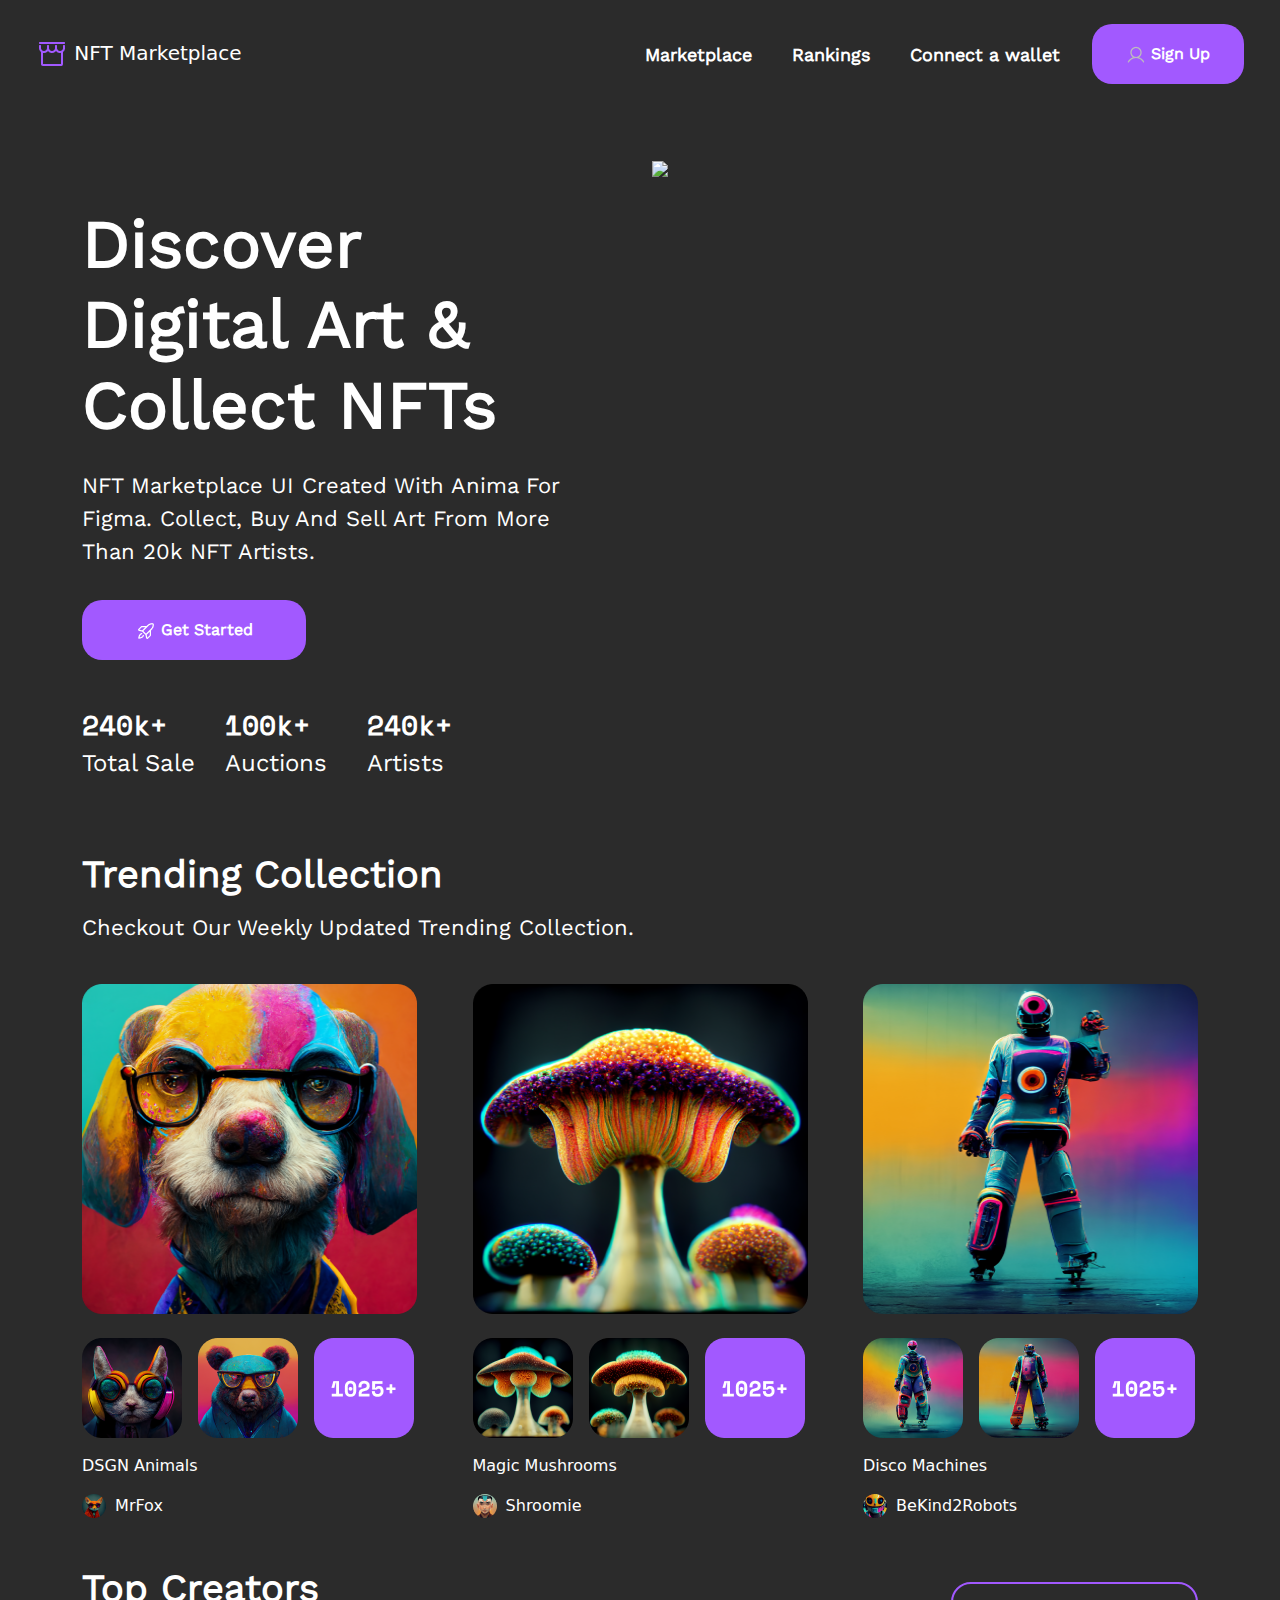
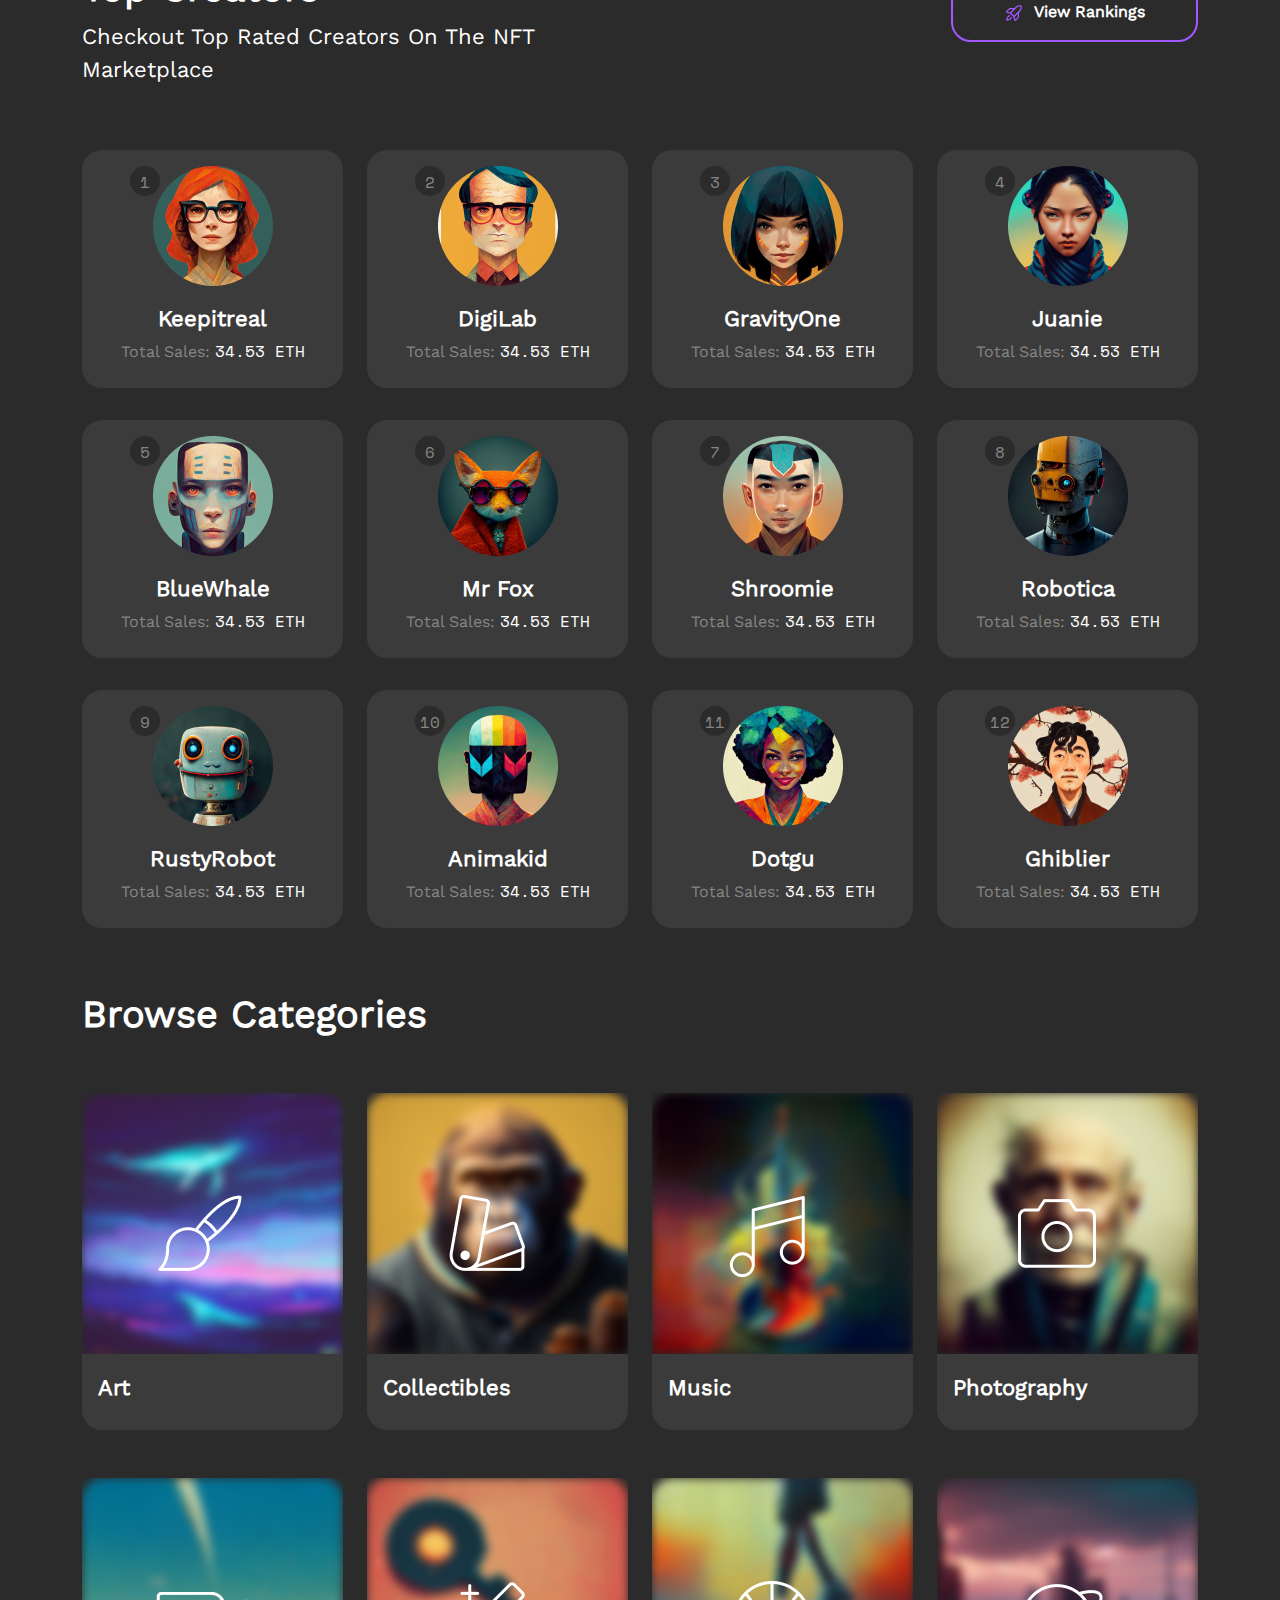
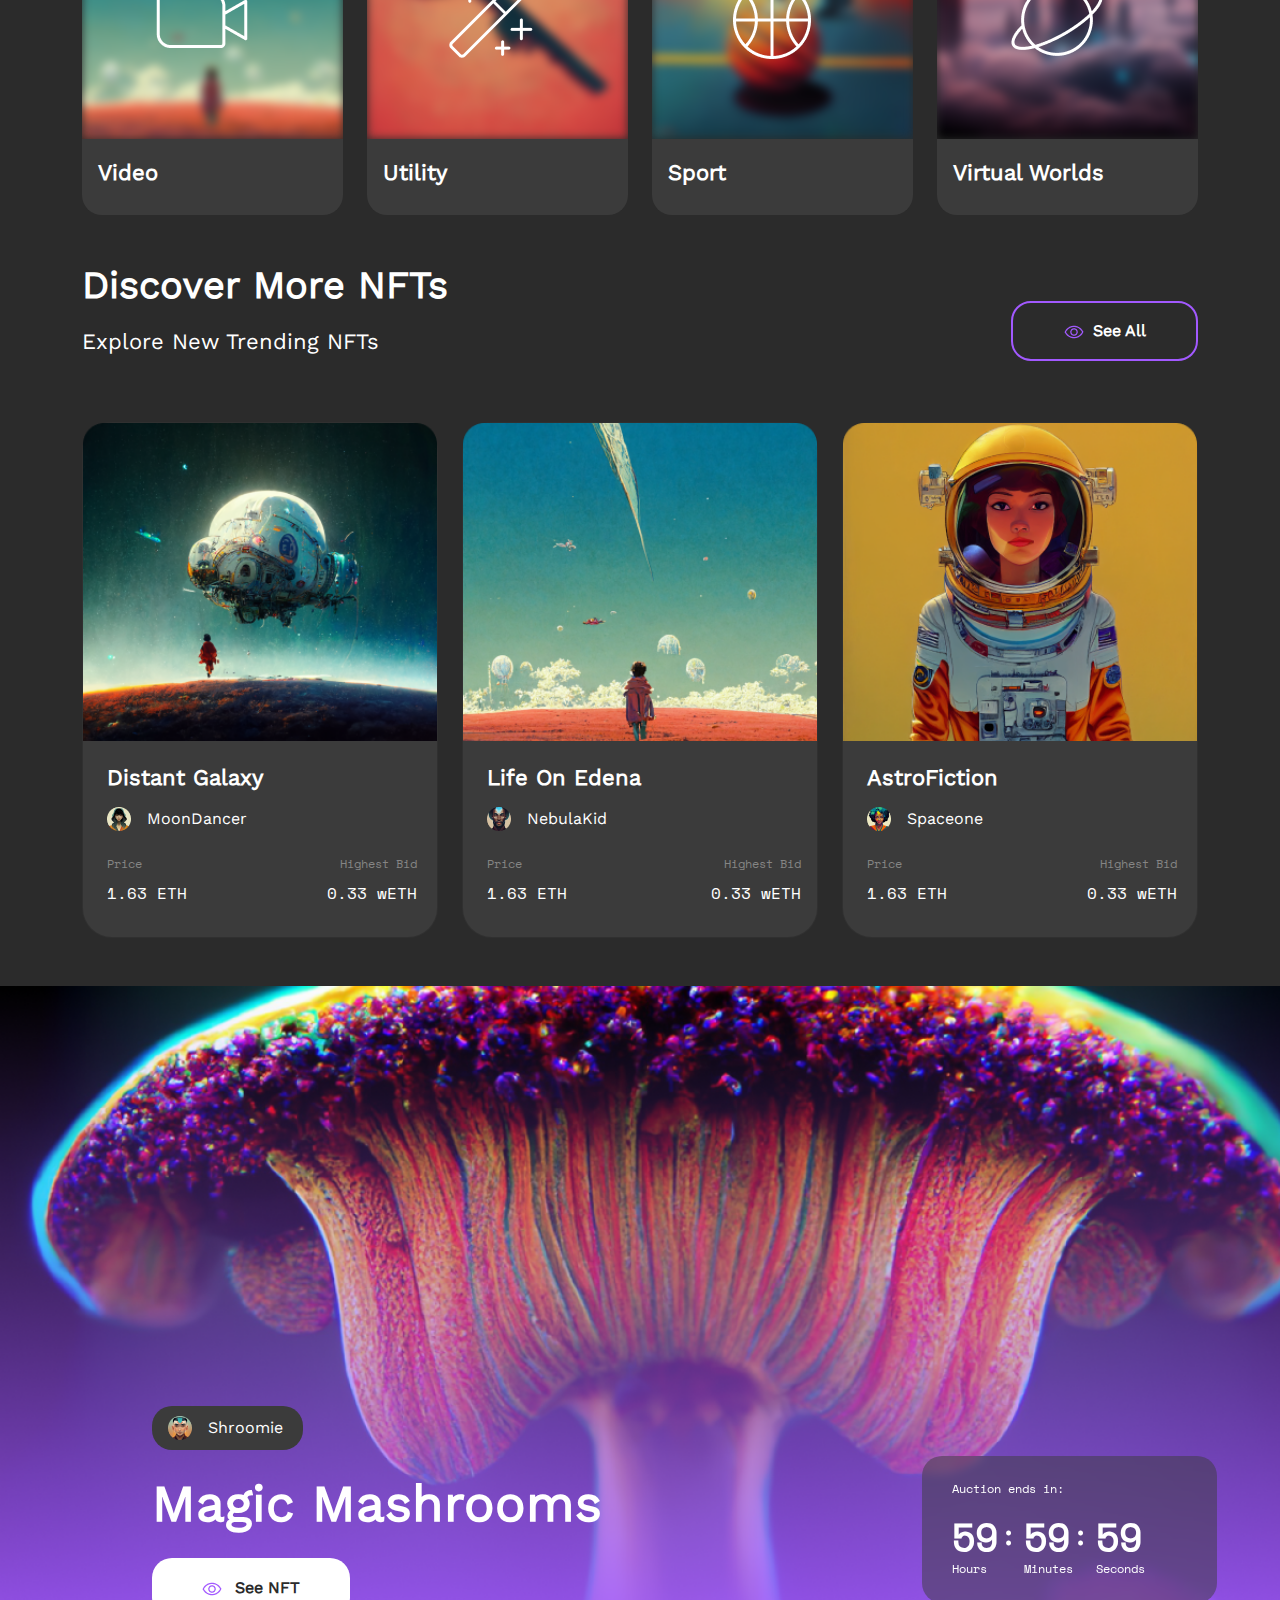
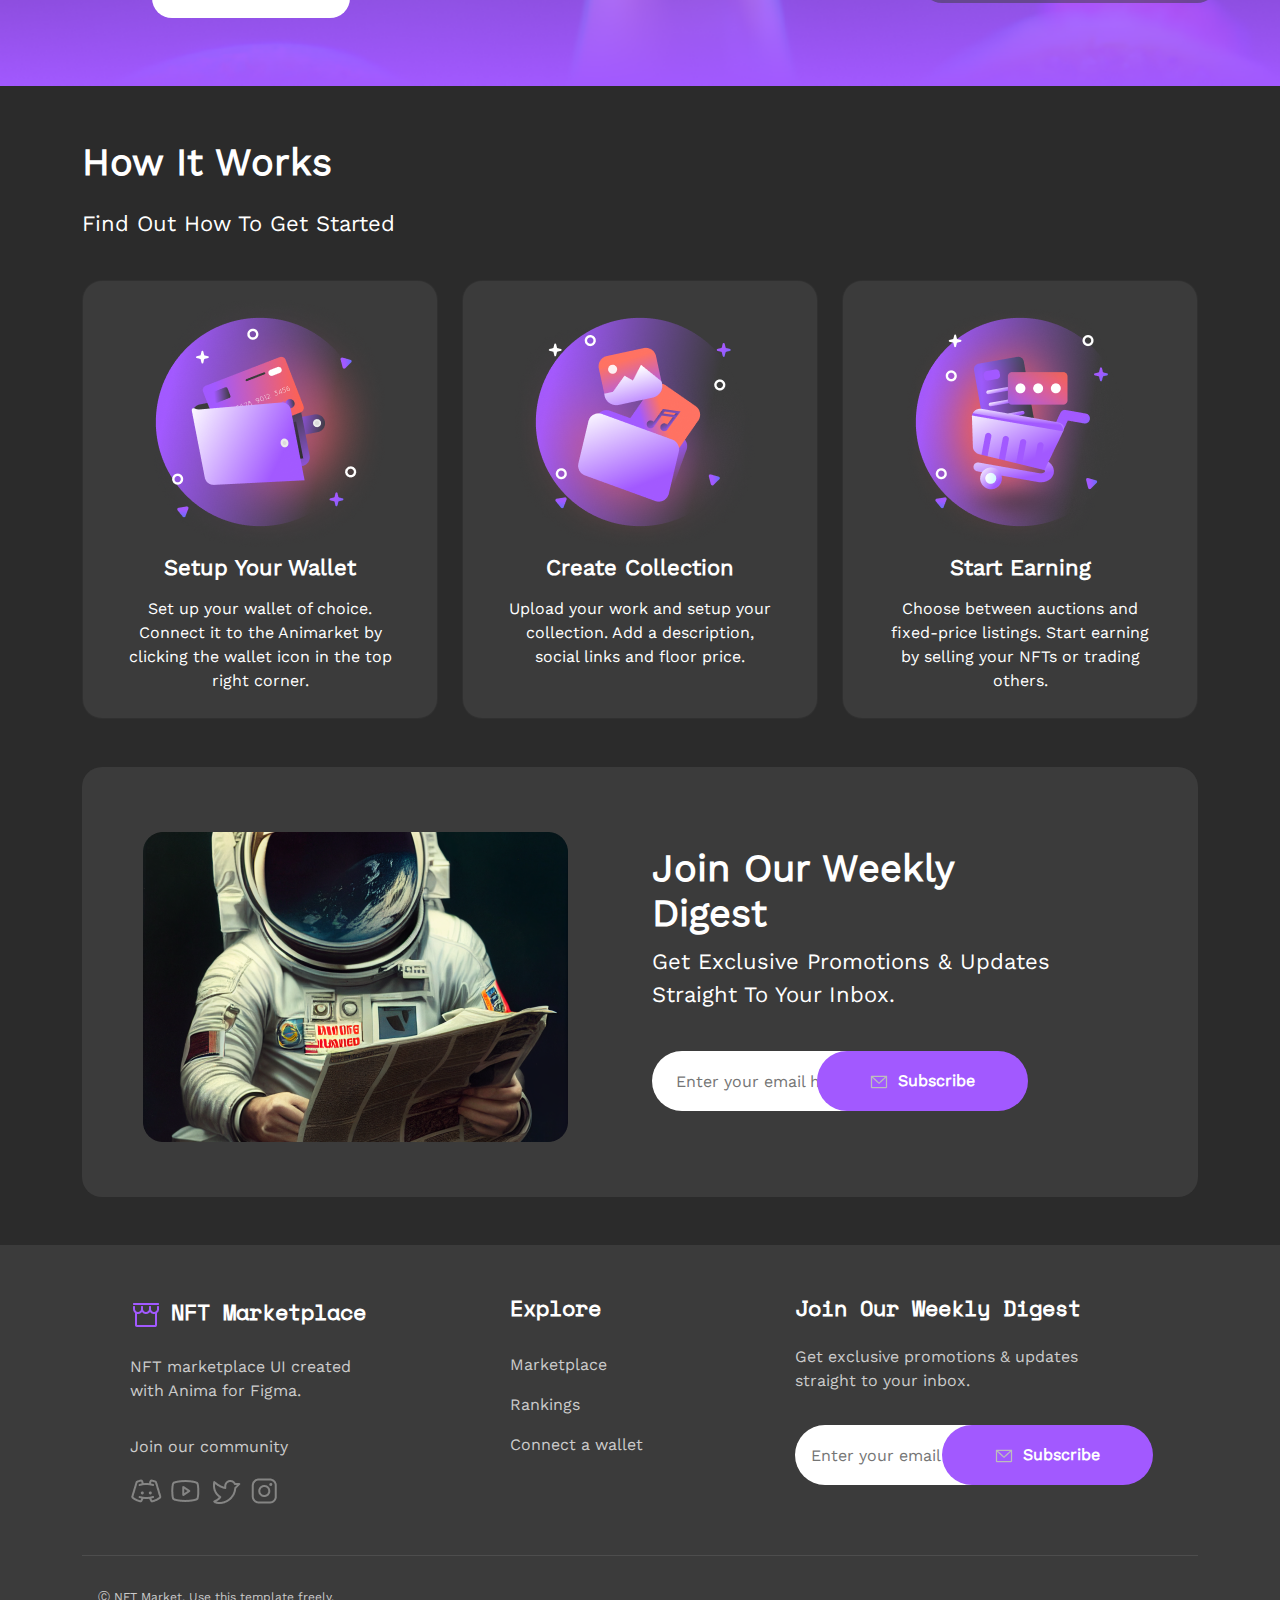
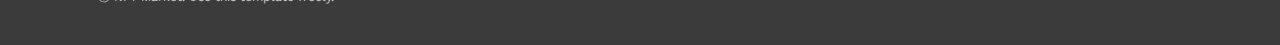
==== commit 119c629a: "Add files via upload" ====
--- a/index.html
+++ b/index.html
@@ -22,24 +22,24 @@
             </button>
     
             <div class="collapse navbar-collapse" id="nav1">
-                <ul class="navbar-nav ms-auto gap-4">
-                    <li class="nav-item">
-                        <a href="#" class="nav-link marketplace text-white">
+                <ul class="navbar-nav ms-auto gap-4 align-items-center">
+                    <li class="nav-item me-auto">
+                        <a href="https://nft-marketplace-jade-seven.vercel.app/" class="nav-link marketplace text-white">
                             Marketplace
                         </a>
                     </li>
-                    <li class="nav-item">
+                    <li class="nav-item me-auto">
                         <a href="#" class="nav-link text-white">
                             Rankings
                         </a>
                     </li>
-                    <li class="nav-item">
+                    <li class="nav-item me-auto">
                         <a href="#" class="nav-link text-white">
                             Connect a wallet
                         </a>
                     </li>
     
-                    <a href="https://vercel.com/salomemgh/nft-sign-up-page">
+                    <a href="https://nft-sign-up-page.vercel.app/" class="me-auto">
                         <button type="button" class="button_navigation gap-2">
                             <img src="User.png" style="background: none;">
                             Sign Up
@@ -286,200 +286,226 @@
         </div>
 
         <div class="row mt-5">
-            <div class="col-md-3">
-                <div class="card-body cb_1 pt-3 position-relative">
-                    <div class="number_circle position-absolute ms-5">
-                        <p class="p_number pt-1">1</p>
-                    </div>
-                    <div class="d-flex justify-content-center">
-                        <img src="Asset1.png">
-                    </div>
-                    <p class="card_title text-center pt-3 mb-1">Keepitreal</p>
-                    <p class="text-center p_total pb-4">
-                        Total Sales:
-                        <span class="span_eth">34.53 ETH</span>
-                    </p>
-                </div>
-            </div>
-
-            <div class="col-md-3">
-                <div class="card-body cb_1 pt-3 position-relative">
-                    <div class="number_circle position-absolute ms-5">
-                        <p class="p_number pt-1">2</p>
-                    </div>
-                    <div class="d-flex justify-content-center">
-                        <img src="aset2.png">
-                    </div>
-                    <p class="card_title text-center pt-3 mb-1">DigiLab</p>
-                    <p class="text-center p_total pb-4">
-                        Total Sales:
-                        <span class="span_eth">34.53 ETH</span>
-                    </p>
-                </div>
-            </div>
-
-            <div class="col-md-3">
-                <div class="card-body cb_1 pt-3 position-relative">
-                    <div class="number_circle position-absolute ms-5">
-                        <p class="p_number pt-1">3</p>
-                    </div>
-                    <div class="d-flex justify-content-center">
-                        <img src="./aset3.png">
-                    </div>
-                    <p class="card_title text-center pt-3 mb-1">GravityOne</p>
-                    <p class="text-center p_total pb-4">
-                        Total Sales:
-                        <span class="span_eth">34.53 ETH</span>
-                    </p>
-                </div>
-            </div>
-
-            <div class="col-md-3">
-                <div class="card-body cb_1 pt-3 position-relative">
-                    <div class="number_circle position-absolute ms-5">
-                        <p class="p_number pt-1">4</p>
-                    </div>
-                    <div class="d-flex justify-content-center">
-                        <img src="./aset4.png">
-                    </div>
-                    <p class="card_title text-center pt-3 mb-1">Juanie</p>
-                    <p class="text-center p_total pb-4">
-                        Total Sales:
-                        <span class="span_eth">34.53 ETH</span>
-                    </p>
-                </div>
+            
+            <div class="col-md-3">
+                <a href="https://nft-creator-page.vercel.app/" class="link_NFTcreator">
+                    <div class="card-body cb_1 pt-3 position-relative">
+                        <div class="number_circle position-absolute ms-5">
+                            <p class="p_number pt-1">1</p>
+                        </div>
+                        <div class="d-flex justify-content-center">
+                            <img src="Asset1.png">
+                        </div>
+                        <p class="card_title text-center pt-3 mb-1">Keepitreal</p>
+                        <p class="text-center p_total pb-4">
+                            Total Sales:
+                            <span class="span_eth">34.53 ETH</span>
+                        </p>
+                    </div>
+                </a>
+            </div>
+
+            <div class="col-md-3">
+                <a href="https://nft-creator-page.vercel.app/" class="link_NFTcreator">
+                    <div class="card-body cb_1 pt-3 position-relative">
+                        <div class="number_circle position-absolute ms-5">
+                            <p class="p_number pt-1">2</p>
+                        </div>
+                        <div class="d-flex justify-content-center">
+                            <img src="aset2.png">
+                        </div>
+                        <p class="card_title text-center pt-3 mb-1">DigiLab</p>
+                        <p class="text-center p_total pb-4">
+                            Total Sales:
+                            <span class="span_eth">34.53 ETH</span>
+                        </p>
+                    </div>
+                </a>
+            </div>
+
+            <div class="col-md-3">
+                <a href="https://nft-creator-page.vercel.app/" class="link_NFTcreator">
+                    <div class="card-body cb_1 pt-3 position-relative">
+                        <div class="number_circle position-absolute ms-5">
+                            <p class="p_number pt-1">3</p>
+                        </div>
+                        <div class="d-flex justify-content-center">
+                            <img src="./aset3.png">
+                        </div>
+                        <p class="card_title text-center pt-3 mb-1">GravityOne</p>
+                        <p class="text-center p_total pb-4">
+                            Total Sales:
+                            <span class="span_eth">34.53 ETH</span>
+                        </p>
+                    </div>
+                </a>
+                
+            </div>
+
+            <div class="col-md-3">
+                <a href="https://nft-creator-page.vercel.app/" class="link_NFTcreator">
+                    <div class="card-body cb_1 pt-3 position-relative">
+                        <div class="number_circle position-absolute ms-5">
+                            <p class="p_number pt-1">4</p>
+                        </div>
+                        <div class="d-flex justify-content-center">
+                            <img src="./aset4.png">
+                        </div>
+                        <p class="card_title text-center pt-3 mb-1">Juanie</p>
+                        <p class="text-center p_total pb-4">
+                            Total Sales:
+                            <span class="span_eth">34.53 ETH</span>
+                        </p>
+                    </div>
+                </a>
             </div>
         </div>
 
         <div class="row mt-3">
             <div class="col-md-3">
-                <div class="card-body cb_1 pt-3 position-relative">
-                    <div class="number_circle position-absolute ms-5">
-                        <p class="p_number pt-1">5</p>
-                    </div>
-                    <div class="d-flex justify-content-center">
-                        <img src="asset5.png">
-                    </div>
-                    <p class="card_title text-center pt-3 mb-1">BlueWhale</p>
-                    <p class="text-center p_total pb-4">
-                        Total Sales:
-                        <span class="span_eth">34.53 ETH</span>
-                    </p>
-                </div>
-            </div>
-
-            <div class="col-md-3">
-                <div class="card-body cb_1 pt-3 position-relative">
-                    <div class="number_circle position-absolute ms-5">
-                        <p class="p_number pt-1">6</p>
-                    </div>
-                    <div class="d-flex justify-content-center">
-                        <img src="asset6.png">
-                    </div>
-                    <p class="card_title text-center pt-3 mb-1">mr fox</p>
-                    <p class="text-center p_total pb-4">
-                        Total Sales:
-                        <span class="span_eth">34.53 ETH</span>
-                    </p>
-                </div>
-            </div>
-
-            <div class="col-md-3">
-                <div class="card-body cb_1 pt-3 position-relative">
-                    <div class="number_circle position-absolute ms-5">
-                        <p class="p_number pt-1">7</p>
-                    </div>
-                    <div class="d-flex justify-content-center">
-                        <img src="asset7.png">
-                    </div>
-                    <p class="card_title text-center pt-3 mb-1">Shroomie</p>
-                    <p class="text-center p_total pb-4">
-                        Total Sales:
-                        <span class="span_eth">34.53 ETH</span>
-                    </p>
-                </div>
-            </div>
-
-            <div class="col-md-3">
-                <div class="card-body cb_1 pt-3 position-relative">
-                    <div class="number_circle position-absolute ms-5">
-                        <p class="p_number pt-1">8</p>
-                    </div>
-                    <div class="d-flex justify-content-center">
-                        <img src="asset8.png">
-                    </div>
-                    <p class="card_title text-center pt-3 mb-1">robotica</p>
-                    <p class="text-center p_total pb-4">
-                        Total Sales:
-                        <span class="span_eth">34.53 ETH</span>
-                    </p>
-                </div>
+                <a href="https://nft-creator-page.vercel.app/" class="link_NFTcreator">
+                    <div class="card-body cb_1 pt-3 position-relative">
+                        <div class="number_circle position-absolute ms-5">
+                            <p class="p_number pt-1">5</p>
+                        </div>
+                        <div class="d-flex justify-content-center">
+                            <img src="asset5.png">
+                        </div>
+                        <p class="card_title text-center pt-3 mb-1">BlueWhale</p>
+                        <p class="text-center p_total pb-4">
+                            Total Sales:
+                            <span class="span_eth">34.53 ETH</span>
+                        </p>
+                    </div>
+                </a>
+            </div>
+
+            <div class="col-md-3">
+                <a href="https://nft-creator-page.vercel.app/" class="link_NFTcreator">
+                    <div class="card-body cb_1 pt-3 position-relative">
+                        <div class="number_circle position-absolute ms-5">
+                            <p class="p_number pt-1">6</p>
+                        </div>
+                        <div class="d-flex justify-content-center">
+                            <img src="asset6.png">
+                        </div>
+                        <p class="card_title text-center pt-3 mb-1">mr fox</p>
+                        <p class="text-center p_total pb-4">
+                            Total Sales:
+                            <span class="span_eth">34.53 ETH</span>
+                        </p>
+                    </div>
+                </a>
+            </div>
+
+            <div class="col-md-3">
+                <a href="https://nft-creator-page.vercel.app/" class="link_NFTcreator">
+                    <div class="card-body cb_1 pt-3 position-relative">
+                        <div class="number_circle position-absolute ms-5">
+                            <p class="p_number pt-1">7</p>
+                        </div>
+                        <div class="d-flex justify-content-center">
+                            <img src="asset7.png">
+                        </div>
+                        <p class="card_title text-center pt-3 mb-1">Shroomie</p>
+                        <p class="text-center p_total pb-4">
+                            Total Sales:
+                            <span class="span_eth">34.53 ETH</span>
+                        </p>
+                    </div>
+                </a>
+            </div>
+
+            <div class="col-md-3">
+                <a href="https://nft-creator-page.vercel.app/" class="link_NFTcreator">
+                    <div class="card-body cb_1 pt-3 position-relative">
+                        <div class="number_circle position-absolute ms-5">
+                            <p class="p_number pt-1">8</p>
+                        </div>
+                        <div class="d-flex justify-content-center">
+                            <img src="asset8.png">
+                        </div>
+                        <p class="card_title text-center pt-3 mb-1">robotica</p>
+                        <p class="text-center p_total pb-4">
+                            Total Sales:
+                            <span class="span_eth">34.53 ETH</span>
+                        </p>
+                    </div>
+                </a>
             </div>
         </div>
 
         <div class="row mt-3">
             <div class="col-md-3">
-                <div class="card-body cb_1 pt-3 position-relative">
-                    <div class="number_circle position-absolute ms-5">
-                        <p class="p_number pt-1">9</p>
-                    </div>
-                    <div class="d-flex justify-content-center">
-                        <img src="asset9.png">
-                    </div>
-                    <p class="card_title text-center pt-3 mb-1">RustyRobot</p>
-                    <p class="text-center p_total pb-4">
-                        Total Sales:
-                        <span class="span_eth">34.53 ETH</span>
-                    </p>
-                </div>
-            </div>
-
-            <div class="col-md-3">
-                <div class="card-body cb_1 pt-3 position-relative">
-                    <div class="number_circle position-absolute ms-5">
-                        <p class="p_number pt-1">10</p>
-                    </div>
-                    <div class="d-flex justify-content-center">
-                        <img src="asset10.png">
-                    </div>
-                    <p class="card_title text-center pt-3 mb-1">animakid</p>
-                    <p class="text-center p_total pb-4">
-                        Total Sales:
-                        <span class="span_eth">34.53 ETH</span>
-                    </p>
-                </div>
-            </div>
-
-            <div class="col-md-3">
-                <div class="card-body cb_1 pt-3 position-relative">
-                    <div class="number_circle position-absolute ms-5">
-                        <p class="p_number pt-1">11</p>
-                    </div>
-                    <div class="d-flex justify-content-center">
-                        <img src="asset11.png">
-                    </div>
-                    <p class="card_title text-center pt-3 mb-1">Dotgu</p>
-                    <p class="text-center p_total pb-4">
-                        Total Sales:
-                        <span class="span_eth">34.53 ETH</span>
-                    </p>
-                </div>
-            </div>
-
-            <div class="col-md-3">
-                <div class="card-body cb_1 pt-3 position-relative">
-                    <div class="number_circle position-absolute ms-5">
-                        <p class="p_number pt-1">12</p>
-                    </div>
-                    <div class="d-flex justify-content-center">
-                        <img src="asset12.png">
-                    </div>
-                    <p class="card_title text-center pt-3 mb-1">Ghiblier</p>
-                    <p class="text-center p_total pb-4">
-                        Total Sales:
-                        <span class="span_eth">34.53 ETH</span>
-                    </p>
-                </div>
+                <a href="https://nft-creator-page.vercel.app/" class="link_NFTcreator">
+                    <div class="card-body cb_1 pt-3 position-relative">
+                        <div class="number_circle position-absolute ms-5">
+                            <p class="p_number pt-1">9</p>
+                        </div>
+                        <div class="d-flex justify-content-center">
+                            <img src="asset9.png">
+                        </div>
+                        <p class="card_title text-center pt-3 mb-1">RustyRobot</p>
+                        <p class="text-center p_total pb-4">
+                            Total Sales:
+                            <span class="span_eth">34.53 ETH</span>
+                        </p>
+                    </div>
+                </a>
+            </div>
+
+            <div class="col-md-3">
+                <a href="https://nft-creator-page.vercel.app/" class="link_NFTcreator">
+                    <div class="card-body cb_1 pt-3 position-relative">
+                        <div class="number_circle position-absolute ms-5">
+                            <p class="p_number pt-1">10</p>
+                        </div>
+                        <div class="d-flex justify-content-center">
+                            <img src="asset10.png">
+                        </div>
+                        <p class="card_title text-center pt-3 mb-1">animakid</p>
+                        <p class="text-center p_total pb-4">
+                            Total Sales:
+                            <span class="span_eth">34.53 ETH</span>
+                        </p>
+                    </div>
+                </a>
+            </div>
+
+            <div class="col-md-3">
+                <a href="https://nft-creator-page.vercel.app/" class="link_NFTcreator">
+                    <div class="card-body cb_1 pt-3 position-relative">
+                        <div class="number_circle position-absolute ms-5">
+                            <p class="p_number pt-1">11</p>
+                        </div>
+                        <div class="d-flex justify-content-center">
+                            <img src="asset11.png">
+                        </div>
+                        <p class="card_title text-center pt-3 mb-1">Dotgu</p>
+                        <p class="text-center p_total pb-4">
+                            Total Sales:
+                            <span class="span_eth">34.53 ETH</span>
+                        </p>
+                    </div>
+                </a>
+            </div>
+
+            <div class="col-md-3">
+                <a href="https://nft-creator-page.vercel.app/" class="link_NFTcreator">
+                    <div class="card-body cb_1 pt-3 position-relative">
+                        <div class="number_circle position-absolute ms-5">
+                            <p class="p_number pt-1">12</p>
+                        </div>
+                        <div class="d-flex justify-content-center">
+                            <img src="asset12.png">
+                        </div>
+                        <p class="card_title text-center pt-3 mb-1">Ghiblier</p>
+                        <p class="text-center p_total pb-4">
+                            Total Sales:
+                            <span class="span_eth">34.53 ETH</span>
+                        </p>
+                    </div>
+                </a>
             </div>
         </div>
 
@@ -497,145 +523,151 @@
 
         <div class="row justify-content-center mt-4">
             <div class="col-11">
-                <div class="card-body cb_mobile">
-
-                    <div class="row">
-                        <div class="col-3 pt-3 ps-4">
-                            <img src="Group 1.png" width="60" height="60">
-                        </div>
-
-                        <div class="col-9">
-                            <div class="row">
-                                <div class="col-12">
-                                    <p class="card_title pt-3 mb-1">Keepitreal</p>
-                                </div>
-                            </div>
-                            <div class="row">
-                                <div class="col-12">
-                                    <p class=" p_total">
-                                        Total Sales:
-                                        <span class="span_eth">34.53 ETH</span>
-                                    </p>
-                                </div>
-                            </div>
-                        </div>
-                    </div>     
-                </div>
+                <a href="https://nft-creator-page.vercel.app/" class="link_NFTcreator">
+                    <div class="card-body cb_mobile">
+                        <div class="row">
+                            <div class="col-3 pt-3 ps-4">
+                                <img src="Group 1.png" width="60" height="60">
+                            </div>
+    
+                            <div class="col-9">
+                                <div class="row">
+                                    <div class="col-12">
+                                        <p class="card_title pt-3 mb-1">Keepitreal</p>
+                                    </div>
+                                </div>
+                                <div class="row">
+                                    <div class="col-12">
+                                        <p class=" p_total">
+                                            Total Sales:
+                                            <span class="span_eth">34.53 ETH</span>
+                                        </p>
+                                    </div>
+                                </div>
+                            </div>
+                        </div>     
+                    </div>
+                </a>
             </div>
         </div>
 
         <div class="row mt-4 justify-content-center">
             <div class="col-11">
-                <div class="card-body cb_mobile">
-
-                    <div class="row">
-                        <div class="col-3 pt-3 ps-4">
-                            <img src="Group 2.png" width="60" height="60">
-                        </div>
-
-                        <div class="col-9">
-                            <div class="row">
-                                <div class="col-12">
-                                    <p class="card_title pt-3 mb-1">DigiLab</p>
-                                </div>
-                            </div>
-                            <div class="row">
-                                <div class="col-12">
-                                    <p class=" p_total">
-                                        Total Sales:
-                                        <span class="span_eth">32.13 ETH</span>
-                                    </p>
-                                </div>
-                            </div>
-                        </div>
-                    </div>          
-                </div>
+                <a href="https://nft-creator-page.vercel.app/" class="link_NFTcreator">
+                    <div class="card-body cb_mobile">
+                        <div class="row">
+                            <div class="col-3 pt-3 ps-4">
+                                <img src="Group 2.png" width="60" height="60">
+                            </div>
+    
+                            <div class="col-9">
+                                <div class="row">
+                                    <div class="col-12">
+                                        <p class="card_title pt-3 mb-1">DigiLab</p>
+                                    </div>
+                                </div>
+                                <div class="row">
+                                    <div class="col-12">
+                                        <p class=" p_total">
+                                            Total Sales:
+                                            <span class="span_eth">32.13 ETH</span>
+                                        </p>
+                                    </div>
+                                </div>
+                            </div>
+                        </div>          
+                    </div>
+                </a>
             </div>
         </div>
 
         <div class="row mt-4 justify-content-center">
             <div class="col-11">
-                <div class="card-body cb_mobile">
-
-                    <div class="row">
-                        <div class="col-3 pt-3 ps-4">
-                            <img src="Group 3.png" width="60" height="60">
-                        </div>
-
-                        <div class="col-9">
-                            <div class="row">
-                                <div class="col-12">
-                                    <p class="card_title pt-3 mb-1">GravityOne</p>
-                                </div>
-                            </div>
-                            <div class="row">
-                                <div class="col-12">
-                                    <p class=" p_total">
-                                        Total Sales:
-                                        <span class="span_eth">28.93 ETH</span>
-                                    </p>
-                                </div>
-                            </div>
-                        </div>
-                    </div>         
-                </div>
+                <a href="https://nft-creator-page.vercel.app/" class="link_NFTcreator">
+                    <div class="card-body cb_mobile">
+                        <div class="row">
+                            <div class="col-3 pt-3 ps-4">
+                                <img src="Group 3.png" width="60" height="60">
+                            </div>
+    
+                            <div class="col-9">
+                                <div class="row">
+                                    <div class="col-12">
+                                        <p class="card_title pt-3 mb-1">GravityOne</p>
+                                    </div>
+                                </div>
+                                <div class="row">
+                                    <div class="col-12">
+                                        <p class=" p_total">
+                                            Total Sales:
+                                            <span class="span_eth">28.93 ETH</span>
+                                        </p>
+                                    </div>
+                                </div>
+                            </div>
+                        </div>         
+                    </div>
+                </a>
             </div>
         </div>
 
         <div class="row mt-4 justify-content-center">
             <div class="col-11">
-                <div class="card-body cb_mobile">
-
-                    <div class="row">
-                        <div class="col-3 pt-3 ps-4">
-                            <img src="Group 4.png" width="60" height="60">
-                        </div>
-
-                        <div class="col-9">
-                            <div class="row">
-                                <div class="col-12">
-                                    <p class="card_title pt-3 mb-1">Juanie</p>
-                                </div>
-                            </div>
-                            <div class="row">
-                                <div class="col-12">
-                                    <p class=" p_total">
-                                        Total Sales:
-                                        <span class="span_eth">25.30 ETH</span>
-                                    </p>
-                                </div>
-                            </div>
-                        </div>
-                    </div>
-                </div>
+                <a href="https://nft-creator-page.vercel.app/" class="link_NFTcreator">
+                    <div class="card-body cb_mobile">
+                        <div class="row">
+                            <div class="col-3 pt-3 ps-4">
+                                <img src="Group 4.png" width="60" height="60">
+                            </div>
+    
+                            <div class="col-9">
+                                <div class="row">
+                                    <div class="col-12">
+                                        <p class="card_title pt-3 mb-1">Juanie</p>
+                                    </div>
+                                </div>
+                                <div class="row">
+                                    <div class="col-12">
+                                        <p class=" p_total">
+                                            Total Sales:
+                                            <span class="span_eth">25.30 ETH</span>
+                                        </p>
+                                    </div>
+                                </div>
+                            </div>
+                        </div>
+                    </div>
+                </a>
             </div>
         </div>
 
         <div class="row mt-4 justify-content-center">
             <div class="col-11">
-                <div class="card-body cb_mobile">
-                    <div class="row">
-                        <div class="col-3 pt-3 ps-4">
-                            <img src="Group 5.png" width="60" height="60">
-                        </div>
-
-                        <div class="col-9">
-                            <div class="row">
-                                <div class="col-12">
-                                    <p class="card_title pt-3 mb-1">BlueWhale</p>
-                                </div>
-                            </div>
-                            <div class="row">
-                                <div class="col-12">
-                                    <p class=" p_total">
-                                        Total Sales:
-                                        <span class="span_eth">22.22 ETH</span>
-                                    </p>
-                                </div>
-                            </div>
-                        </div>
-                    </div>
-                </div>
+                <a href="https://nft-creator-page.vercel.app/" class="link_NFTcreator">
+                    <div class="card-body cb_mobile">
+                        <div class="row">
+                            <div class="col-3 pt-3 ps-4">
+                                <img src="Group 5.png" width="60" height="60">
+                            </div>
+    
+                            <div class="col-9">
+                                <div class="row">
+                                    <div class="col-12">
+                                        <p class="card_title pt-3 mb-1">BlueWhale</p>
+                                    </div>
+                                </div>
+                                <div class="row">
+                                    <div class="col-12">
+                                        <p class=" p_total">
+                                            Total Sales:
+                                            <span class="span_eth">22.22 ETH</span>
+                                        </p>
+                                    </div>
+                                </div>
+                            </div>
+                        </div>
+                    </div>
+                </a>
             </div>
         </div>
         
@@ -923,7 +955,6 @@
                                 </div>
                             </div>
                         </div>
-
                     </div>
                 </div>
             </div>
@@ -1537,7 +1568,7 @@
 <!--Mobile9-->
 
 <div class="container-fluid mt-5 d-block d-md-none"
-style="background: hsla(0, 0%, 23%, 1); height: 100vh;">
+style="background: hsla(0, 0%, 23%, 1); height: 100%;">
 <div class="container">
     <div class="row row_space justify-content-center">
 
@@ -1579,7 +1610,7 @@
             </div>
             <div class="row">
                 <div class="col-md-2">
-                    <a class="footer_text a_text" href="#">Marketplace</a>
+                    <a class="footer_text a_text" href="https://nft-marketplace-jade-seven.vercel.app/">Marketplace</a>
                 </div>
             </div>
             <div class="row">
--- a/style.css
+++ b/style.css
@@ -165,6 +165,9 @@
     font-size: 16px;
     font-style: normal;
     font-weight: 600;
+}
+.link_NFTcreator{
+    text-decoration: none;
 }
 .cb_1{
     border-radius: 20px;
